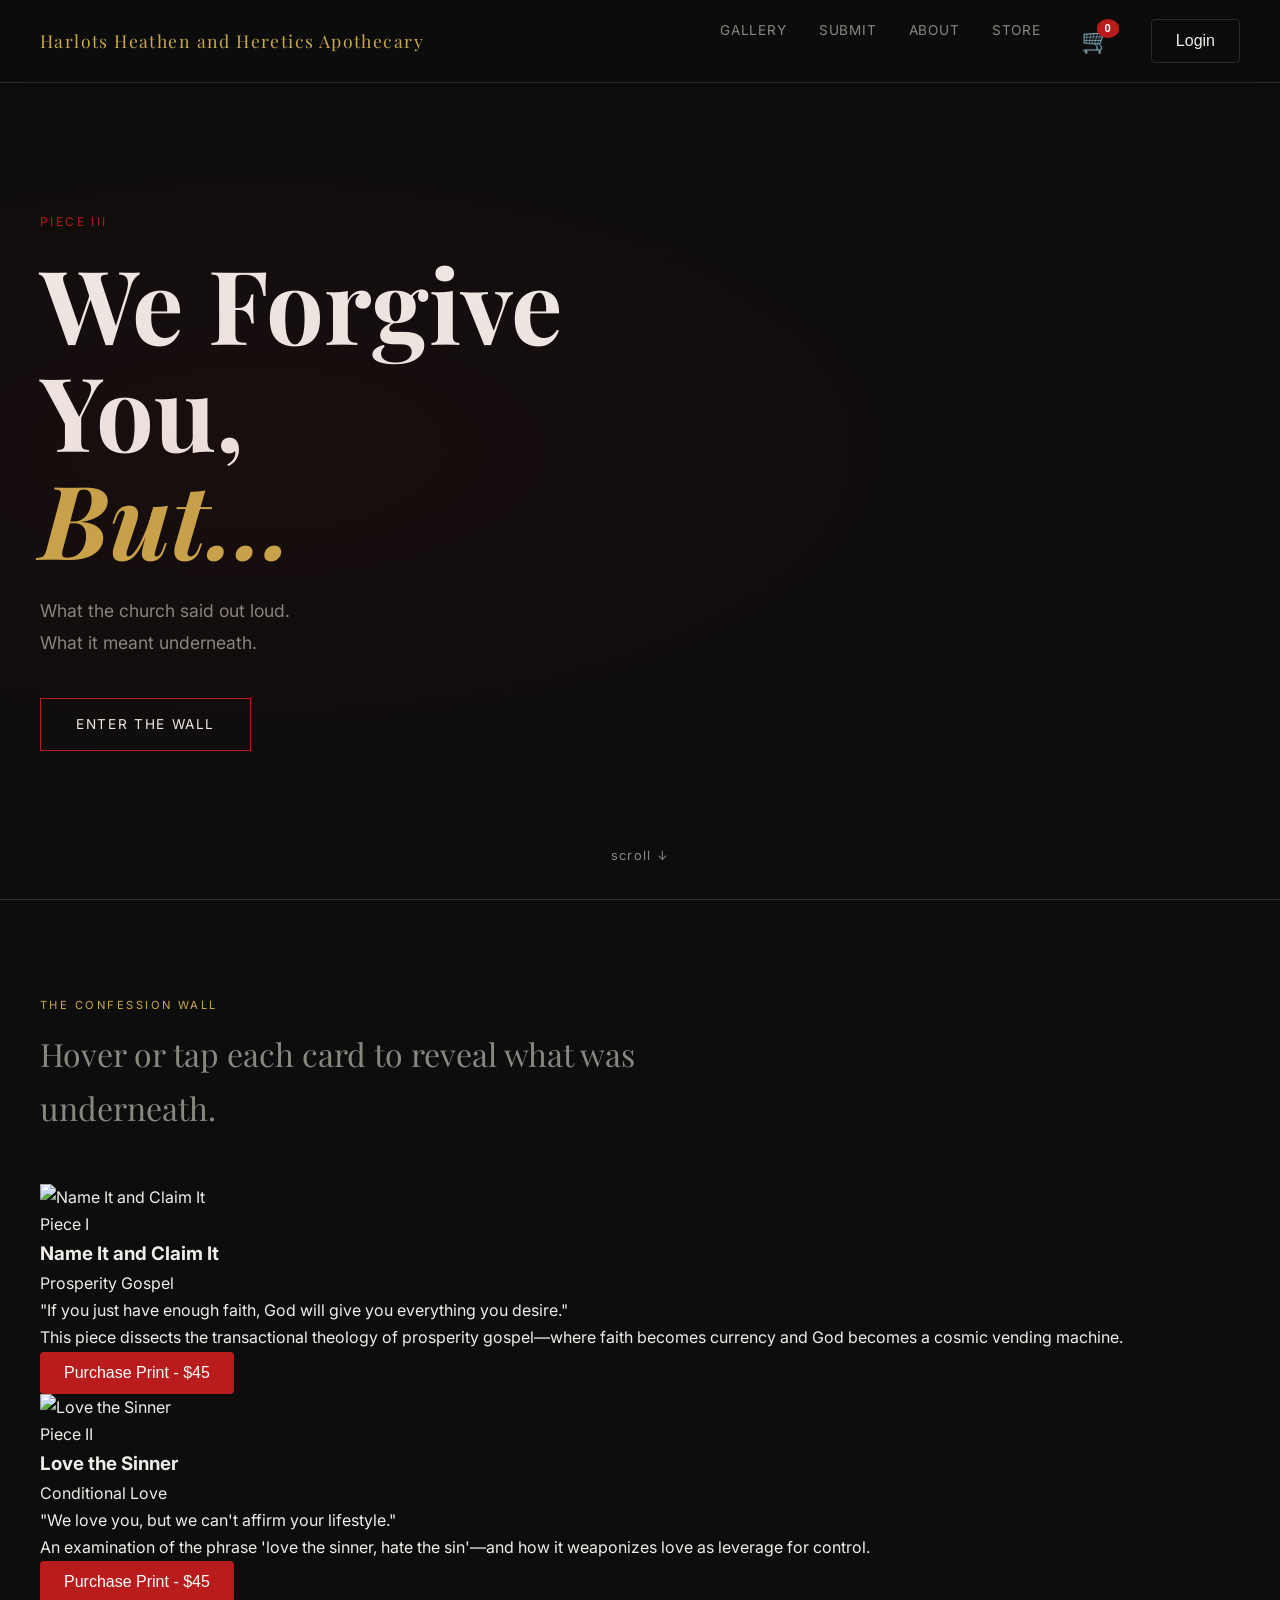
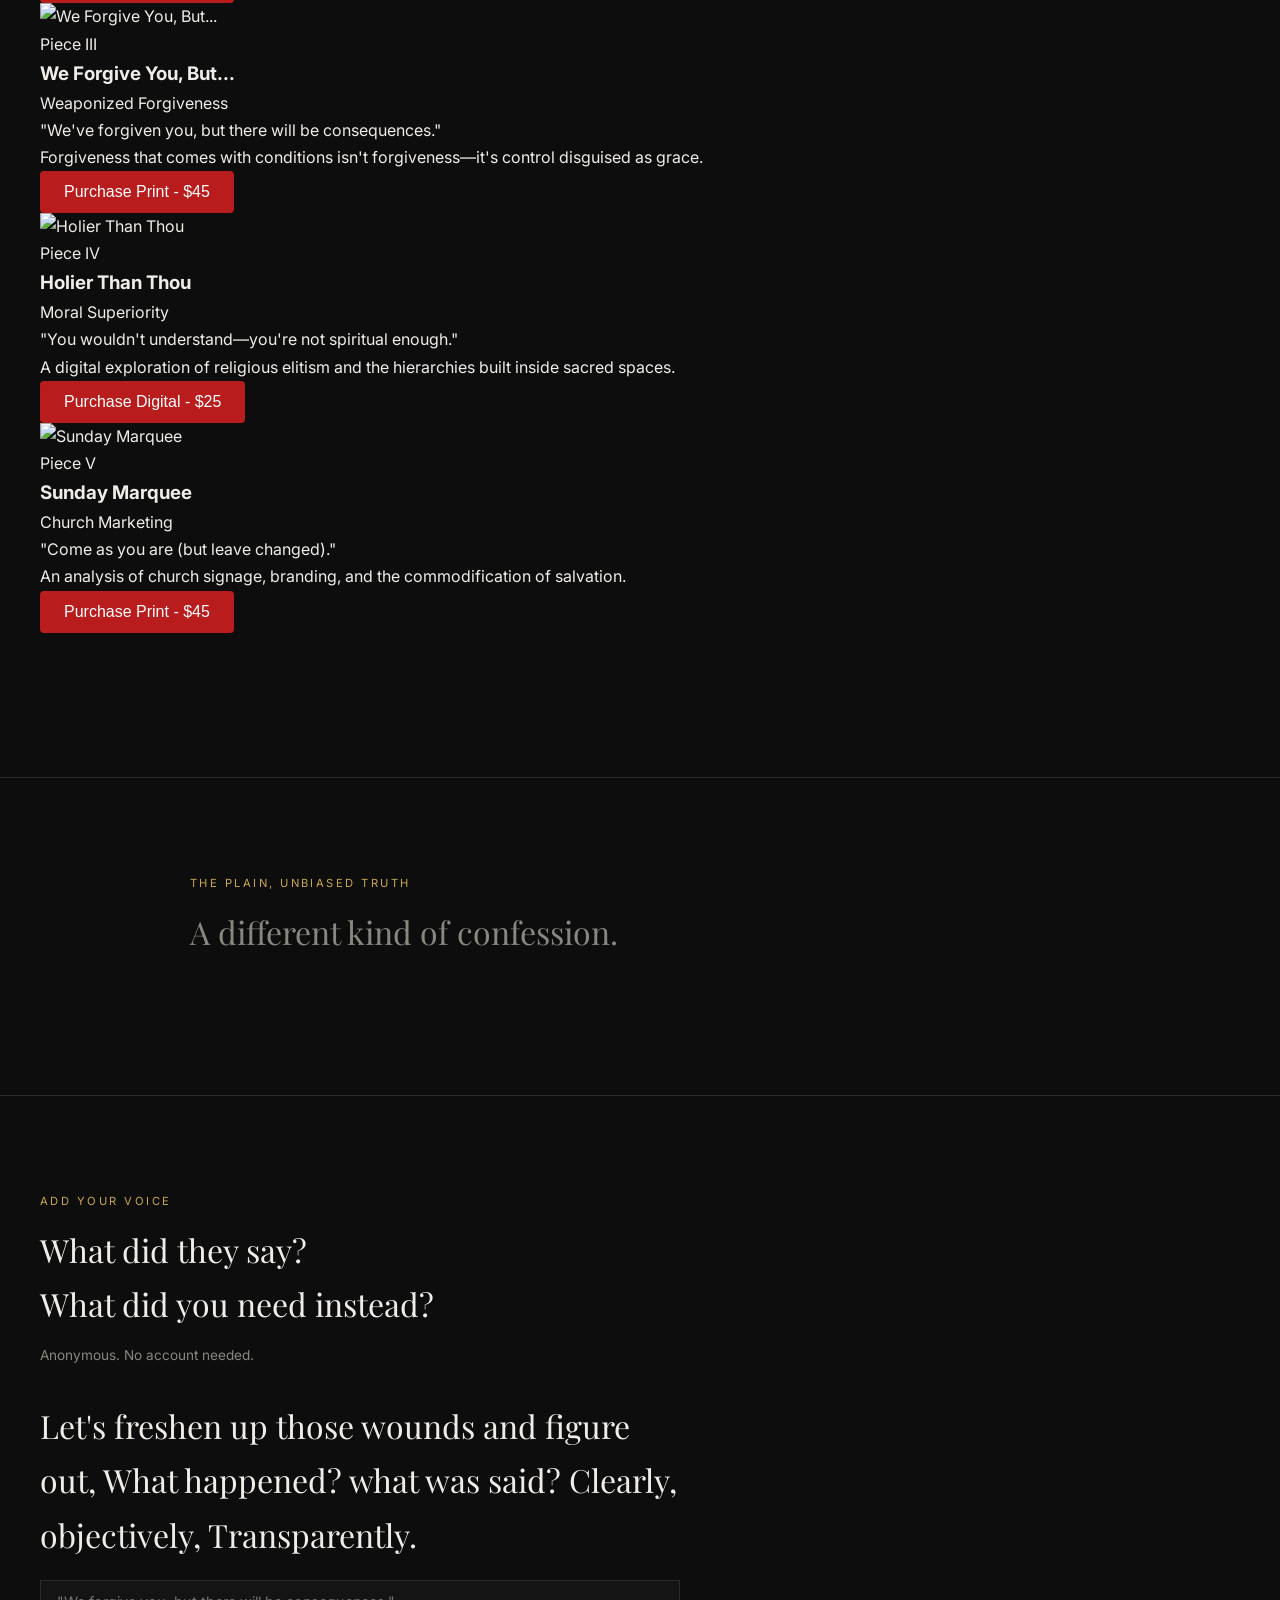
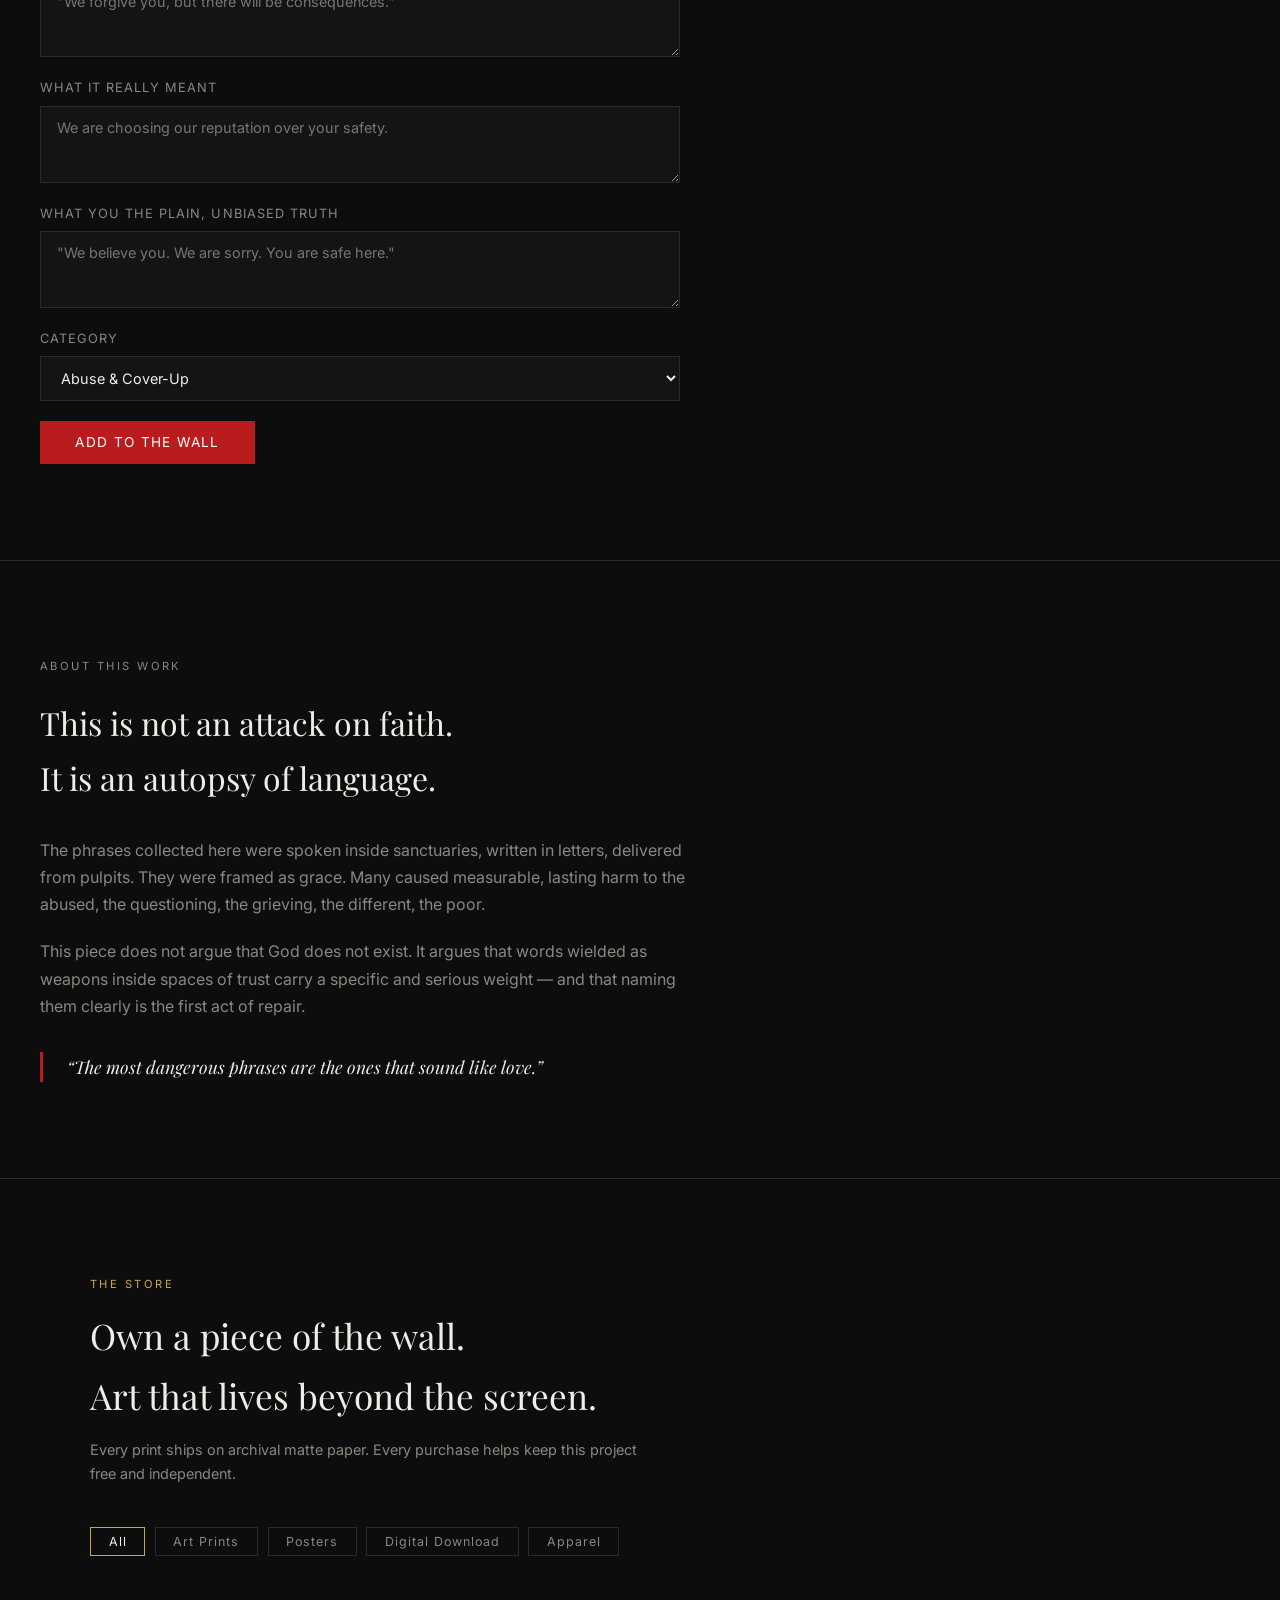
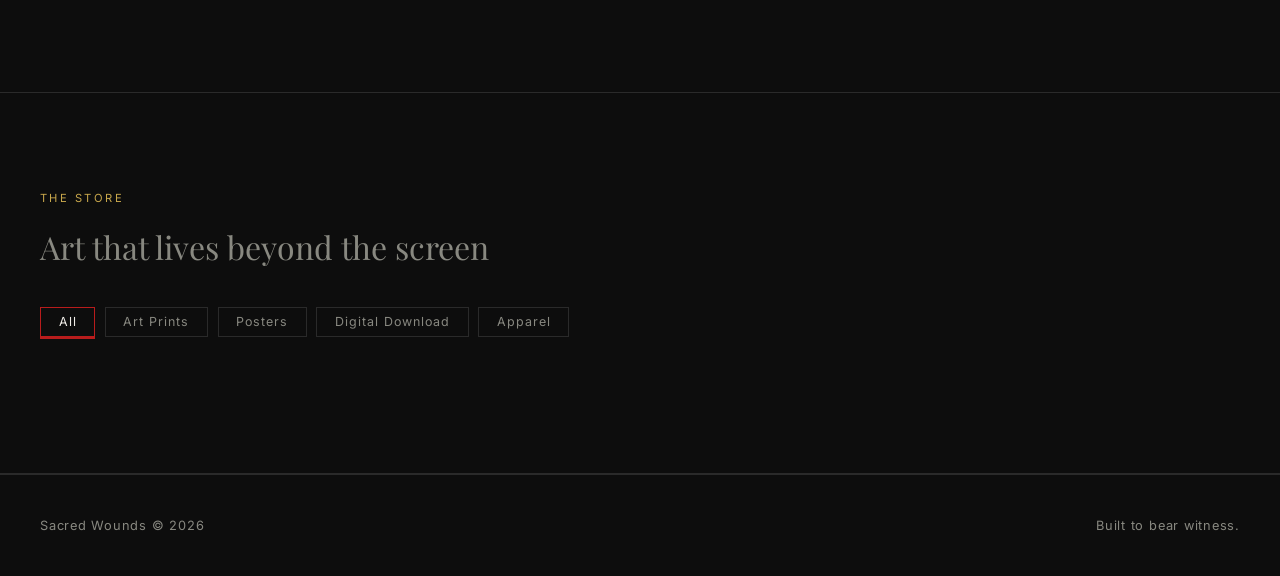
==== index.html @ cde3cc32 "Remove filter buttons from confession wall Removed filter buttons for different categories from the " ====
<!DOCTYPE html>
<html lang="en">
<head>
<meta charset="UTF-8"/>
<meta name="viewport" content="width=device-width, initial-scale=1.0"/>
<titleHeretics Wholesome Snake Oil Stand</title>
<link rel="preconnect" href="https://fonts.googleapis.com"/>
<link href="https://fonts.googleapis.com/css2?family=Playfair+Display:ital,wght@0,400;0,700;1,400&family=Inter:wght@300;400;500&display=swap" rel="stylesheet"/>
<link rel="stylesheet" href="style.css"/>
    <script src="https://js.stripe.com/v3/"></script>
</head>
<body>
<nav class="nav">
  <span class="nav-brand">Harlots Heathen and Heretics Apothecary</span>
  <div class="nav-links">
    <a href="#gallery">Gallery</a>
    <a href="#submit">Submit</a>
    <a href="#about">About</a>
      <a href="#store">Store</a>
          <button class="cart-icon" onclick="openCart()" aria-label="Shopping cart">
        🛒 <span id="cart-count" class="cart-badge">0</span>
      </button>
      <button id="login-btn" class="btn-secondary" onclick="openLoginModal()">Login</button>
      <div id="user-info" style="display: none;"></div>
  </div>
</nav>

<section class="hero">
  <div class="hero-inner">
    <p class="eyebrow">Piece III</p>
    <h1>We Forgive You,<br/><em>But&hellip;</em></h1>
    <p class="hero-sub">What the church said out loud.<br/>What it meant underneath.</p>
    <a href="#gallery" class="cta-btn">Enter the Wall</a>
  </div>
  <div class="scroll-hint">scroll &darr;</div>
</section>

<section class="gallery" id="gallery">
  <div class="section-header">
    <p class="label">The Confession Wall</p>
    <h2>Hover or tap each card to reveal what was underneath.</h2>
  </div>
    
      <!-- Gallery Artwork Pieces -->
      <div class="artworks-grid">
        <!-- Piece 1: Name It and Claim It -->
            </div>

    <!-- Confession Wall Cards Grid -->
    <div class="card-grid"></div>

    <!-- Gallery Artwork Pieces -->
        <article class="artwork-piece" id="piece-name-it">
          <div class="artwork-image">
            <img src="https://via.placeholder.com/800x1000/8b0000/ffffff?text=Name+It+and+Claim+It" alt="Name It and Claim It" />
          </div>
          <div class="artwork-info">
            <span class="artwork-label">Piece I</span>
            <h3>Name It and Claim It</h3>
            <p class="artwork-theme">Prosperity Gospel</p>
            <blockquote>
              "If you just have enough faith, God will give you everything you desire."
            </blockquote>
            <p class="artwork-description">This piece dissects the transactional theology of prosperity gospel—where faith becomes currency and God becomes a cosmic vending machine.</p>
            <button class="btn-primary" onclick="openProductModal(1)">Purchase Print - $45</button>
          </div>
        </article>

        <!-- Piece 2: Love the Sinner -->
        <article class="artwork-piece" id="piece-love-sinner">
          <div class="artwork-image">
            <img src="https://via.placeholder.com/800x1000/4a0e4e/ffffff?text=Love+the+Sinner" alt="Love the Sinner" />
          </div>
          <div class="artwork-info">
            <span class="artwork-label">Piece II</span>
            <h3>Love the Sinner</h3>
            <p class="artwork-theme">Conditional Love</p>
            <blockquote>
              "We love you, but we can't affirm your lifestyle."
            </blockquote>
            <p class="artwork-description">An examination of the phrase 'love the sinner, hate the sin'—and how it weaponizes love as leverage for control.</p>
            <button class="btn-primary" onclick="openProductModal(2)">Purchase Print - $45</button>
          </div>
        </article>

        <!-- Piece 3: We Forgive You, But... -->
        <article class="artwork-piece" id="piece-forgive">
          <div class="artwork-image">
            <img src="https://via.placeholder.com/800x1000/1a472a/ffffff?text=We+Forgive+You+But" alt="We Forgive You, But..." />
          </div>
          <div class="artwork-info">
            <span class="artwork-label">Piece III</span>
            <h3>We Forgive You, But...</h3>
            <p class="artwork-theme">Weaponized Forgiveness</p>
            <blockquote>
              "We've forgiven you, but there will be consequences."
            </blockquote>
            <p class="artwork-description">Forgiveness that comes with conditions isn't forgiveness—it's control disguised as grace.</p>
            <button class="btn-primary" onclick="openProductModal(3)">Purchase Print - $45</button>
          </div>
        </article>

        <!-- Piece 4: Holier Than Thou -->
        <article class="artwork-piece" id="piece-holier">
          <div class="artwork-image">
            <img src="https://via.placeholder.com/800x1000/0f4c75/ffffff?text=Holier+Than+Thou" alt="Holier Than Thou" />
          </div>
          <div class="artwork-info">
            <span class="artwork-label">Piece IV</span>
            <h3>Holier Than Thou</h3>
            <p class="artwork-theme">Moral Superiority</p>
            <blockquote>
              "You wouldn't understand—you're not spiritual enough."
            </blockquote>
            <p class="artwork-description">A digital exploration of religious elitism and the hierarchies built inside sacred spaces.</p>
            <button class="btn-primary" onclick="openProductModal(4)">Purchase Digital - $25</button>
          </div>
        </article>

        <!-- Piece 5: Sunday Marquee -->
        <article class="artwork-piece" id="piece-marquee">
          <div class="artwork-image">
            <img src="https://via.placeholder.com/800x1000/c24914/ffffff?text=Sunday+Marquee" alt="Sunday Marquee" />
          </div>
          <div class="artwork-info">
            <span class="artwork-label">Piece V</span>
            <h3>Sunday Marquee</h3>
            <p class="artwork-theme">Church Marketing</p>
            <blockquote>
              "Come as you are (but leave changed)."
            </blockquote>
            <p class="artwork-description">An analysis of church signage, branding, and the commodification of salvation.</p>
            <button class="btn-primary" onclick="openProductModal(5)">Purchase Print - $45</button>
          </div>
        </article>
      </div>

  </div>
  <div class="card-grid" id="cardGrid"></div>
</section>

<section class="needed" id="needed">
  <div class="needed-inner">
      <p class="label">The Plain, Unbiased Truth</p>    <h2>A different kind of confession.</h2>
    <div class="needed-grid" id="neededGrid"></div>
  </div>
</section>

<section class="submit" id="submit">
  <div class="submit-inner">
    <p class="label">Add Your Voice</p>
    <h2>What did they say?<br/>What did you need instead?</h2>
    <p class="submit-note">Anonymous. No account needed.</p>
    <form id="submitForm">
      <div class="fg">
<h2>Let's freshen up those wounds and figure out, What happened? what was said? Clearly, objectively, Transparently.</h2>        <textarea name="theySaid" rows="3" placeholder="&quot;We forgive you, but there will be consequences.&quot;"></textarea>
      </div>
      <div class="fg">
        <label>What it really meant</label>
        <textarea name="theyMeant" rows="3" placeholder="We are choosing our reputation over your safety."></textarea>
      </div>
      <div class="fg">
        <label>What you The Plain, Unbiased Truth</label>
        <textarea name="needed" rows="3" placeholder="&quot;We believe you. We are sorry. You are safe here.&quot;"></textarea>
      </div>
      <div class="fg">
        <label>Category</label>
        <select name="category">
          <option value="abuse">Abuse &amp; Cover-Up</option>
          <option value="exclusion">Exclusion</option>
          <option value="shame">Shame &amp; Purity</option>
          <option value="doubt">Doubt &amp; Questions</option>
          <option value="money">Money &amp; Power</option>
        </select>
      </div>
      <button type="submit" class="submit-btn">Add to the Wall</button>
    </form>
    <p class="form-success" id="formSuccess">Your voice has been added. Thank you.</p>
  </div>
</section>

<section class="about" id="about">
  <div class="about-inner">
    <p class="label">About This Work</p>
    <h2>This is not an attack on faith.<br/>It is an autopsy of language.</h2>
    <p>The phrases collected here were spoken inside sanctuaries, written in letters, delivered from pulpits. They were framed as grace. Many caused measurable, lasting harm to the abused, the questioning, the grieving, the different, the poor.</p>
    <p>This piece does not argue that God does not exist. It argues that words wielded as weapons inside spaces of trust carry a specific and serious weight &mdash; and that naming them clearly is the first act of repair.</p>
    <blockquote>&#8220;The most dangerous phrases are the ones that sound like love.&#8221;</blockquote>
  </div>
</section>

<section class="store" id="store">
  <div class="store-inner">
    <p class="label">The Store</p>
    <h2>Own a piece of the wall.<br/>Art that lives beyond the screen.</h2>
    <p class="store-sub">Every print ships on archival matte paper. Every purchase helps keep this project free and independent.</p>
    <div class="store-filters">
      <button class="store-filter active" data-type="all">All</button>
      <button class="store-filter" data-type="print">Art Prints</button>
      <button class="store-filter" data-type="poster">Posters</button>
      <button class="store-filter" data-type="digital">Digital Download</button>
      <button class="store-filter" data-type="apparel">Apparel</button>
    </div>
      <div class="store-grid" id="store-grid"></div>    <div class="store-modal" id="storeModal">
      <div class="modal-inner">
        <button class="modal-close" id="modalClose">&times;</button>
        <div class="modal-img-wrap"><div class="modal-img" id="modalImg"></div></div>
        <div class="modal-info">
          <p class="modal-category" id="modalCat"></p>
          <h3 class="modal-title" id="modalTitle"></h3>
          <p class="modal-desc" id="modalDesc"></p>
          <p class="modal-size" id="modalSize"></p>
          <p class="modal-price" id="modalPrice"></p>
          <button class="modal-buy" id="modalBuy">Add to Cart &rarr;</button>
          <p class="modal-note">Checkout via email &mdash; <a href="mailto:sacredwoundsart@gmail.com">sacredwoundsart@gmail.com</a></p>
        </div>
      </div>
    </div>
    <div class="cart-bar" id="cartBar">
      <span id="cartCount">0 items in cart</span>
      <button class="cart-checkout" id="cartCheckout">Checkout via Email &rarr;</button>
    </div>
  </div>
  
  <!-- Product Modal -->
  <div class="modal" id="product-modal">
    <div class="modal-content">
      <button class="modal-close" onclick="closeModal('product-modal')">&times;</button>
      <div class="modal-body"></div>
    </div>
  </div>

  <!-- Cart Modal -->
  <div class="modal" id="cart-modal">
    <div class="modal-content">
      <button class="modal-close" onclick="closeModal('cart-modal')">&times;</button>
      <h2>Your Cart</h2>
      <div id="cart-items"></div>
      <div class="cart-total">
        <strong>Total: <span id="cart-total">$0.00</span></strong>
      </div>
      <button class="btn-primary" onclick="checkout()">Checkout</button>
    </div>
  </div>

  <!-- Login Modal -->
  <div class="modal" id="login-modal">
    <div class="modal-content">
      <button class="modal-close" onclick="closeModal('login-modal')">&times;</button>
      <h2>Sign In</h2>
      <p>Please sign in to complete your purchase</p>
      <button class="btn-google" onclick="loginWithGoogle()">
        <svg width="18" height="18" xmlns="http://www.w3.org/2000/svg"><g fill="none" fill-rule="evenodd"><path d="M17.6 9.2l-.1-1.8H9v3.4h4.8C13.6 12 13 13 12 13.6v2.2h3a8.8 8.8 0 0 0 2.6-6.6z" fill="#4285F4" fill-rule="nonzero"/><path d="M9 18c2.4 0 4.5-.8 6-2.2l-3-2.2a5.4 5.4 0 0 1-8-2.9H1V13a9 9 0 0 0 8 5z" fill="#34A853" fill-rule="nonzero"/><path d="M4 10.7a5.4 5.4 0 0 1 0-3.4V5H1a9 9 0 0 0 0 8l3-2.3z" fill="#FBBC05" fill-rule="nonzero"/><path d="M9 3.6c1.3 0 2.5.4 3.4 1.3L15 2.3A9 9 0 0 0 1 5l3 2.4a5.4 5.4 0 0 1 5-3.7z" fill="#EA4335" fill-rule="nonzero"/></g></svg>
        Sign in with Google
      </button>
    </div>
  </div>
</section>

          <!-- Store Section -->
  <section class="store" id="store">
    <div class="section-header">
      <p class="label">The Store</p>
      <h2>Art that lives beyond the screen</h2>
    </div>

    <div class="filter-row">
      <button class="filter active" onclick="filterStore('all')">All</button>
      <button class="filter" onclick="filterStore('print')">Art Prints</button>
      <button class="filter" onclick="filterStore('poster')">Posters</button>
      <button class="filter" onclick="filterStore('digital')">Digital Download</button>
      <button class="filter" onclick="filterStore('apparel')">Apparel</button>
    </div>

    <div id="store-grid" class="store-grid">
      <!-- Products will be rendered here by JavaScript -->
    </div>
  </section>

<footer class="footer">
  <span>Sacred Wounds &copy; 2026</span>
  <span>Built to bear witness.</span>
</footer>

<script src="script.js"></script>
</body>
    <!-- Stripe.js (for future payment integration) -->
  <script src="https://js.stripe.com/v3/"></script>
</html>
---- style.css ----
*,*::before,*::after{box-sizing:border-box;margin:0;padding:0}
:root{
--bg:#0D0D0D;--bg2:#141414;--bg3:#1A1A1A;
--border:#2A2A2A;--text:#F0EDE8;--muted:#888880;
--red:#B81C1C;--gold:#C9A84C;--cobalt:#1E3A8A;
--fh:'Playfair Display',Georgia,serif;
--fb:'Inter',system-ui,sans-serif;
}
html{scroll-behavior:smooth}
body{background:var(--bg);color:var(--text);font-family:var(--fb);font-size:16px;line-height:1.7;overflow-x:hidden}

.nav{position:fixed;top:0;left:0;right:0;z-index:100;display:flex;justify-content:space-between;align-items:center;padding:1.2rem 2.5rem;background:rgba(13,13,13,0.92);backdrop-filter:blur(12px);border-bottom:1px solid var(--border)}
.nav-brand{font-family:var(--fh);font-size:1.1rem;letter-spacing:.08em;color:var(--gold)}
.nav-links{display:flex;gap:2rem}
.nav-links a{color:var(--muted);text-decoration:none;font-size:.85rem;letter-spacing:.06em;text-transform:uppercase;transition:color .2s}
.nav-links a:hover{color:var(--text)}

.hero{min-height:100vh;display:flex;flex-direction:column;justify-content:center;padding:8rem 2.5rem 4rem;position:relative;border-bottom:1px solid var(--border)}
.hero::before{content:'';position:absolute;inset:0;background:radial-gradient(ellipse at 20% 50%,rgba(184,28,28,.07) 0%,transparent 60%);pointer-events:none}
.hero-inner{max-width:720px}
.eyebrow{font-size:.75rem;letter-spacing:.2em;text-transform:uppercase;color:var(--red);margin-bottom:1rem}
.hero h1{font-family:var(--fh);font-size:clamp(3rem,8vw,7rem);line-height:1.05;font-weight:700;margin-bottom:1.5rem}
.hero h1 em{color:var(--gold);font-style:italic}
.hero-sub{color:var(--muted);font-size:1.1rem;margin-bottom:2.5rem;line-height:1.8}
.cta-btn{display:inline-block;padding:.85rem 2.2rem;border:1px solid var(--red);color:var(--text);text-decoration:none;font-size:.85rem;letter-spacing:.12em;text-transform:uppercase;transition:background .25s,color .25s}
.cta-btn:hover{background:var(--red);color:#fff}
.scroll-hint{position:absolute;bottom:2rem;left:50%;transform:translateX(-50%);color:var(--muted);font-size:.8rem;letter-spacing:.1em;animation:float 2.5s ease-in-out infinite}
@keyframes float{0%,100%{transform:translateX(-50%) translateY(0)}50%{transform:translateX(-50%) translateY(-6px)}}

.label{font-size:.7rem;letter-spacing:.22em;text-transform:uppercase;color:var(--gold);margin-bottom:.75rem}

.gallery{padding:6rem 2.5rem;border-bottom:1px solid var(--border)}
.section-header{max-width:600px;margin-bottom:2rem}
.section-header h2{font-family:var(--fh);font-size:clamp(1.4rem,3vw,2rem);font-weight:400;color:var(--muted)}

.filter-row{display:flex;flex-wrap:wrap;gap:.6rem;margin-bottom:2.5rem}
.filter{padding:.4rem 1.1rem;background:transparent;border:1px solid var(--border);color:var(--muted);font-family:var(--fb);font-size:.78rem;letter-spacing:.08em;cursor:pointer;transition:all .2s}
.filter:hover,.filter.active{border-color:var(--red);color:var(--text)}

.card-grid{display:grid;grid-template-columns:repeat(auto-fill,minmax(280px,1fr));gap:1.5rem}
.flip-card{height:260px;perspective:1000px;cursor:pointer}
.flip-card-inner{position:relative;width:100%;height:100%;transform-style:preserve-3d;transition:transform .6s cubic-bezier(.23,1,.32,1)}
.flip-card:hover .flip-card-inner,.flip-card.flipped .flip-card-inner{transform:rotateY(180deg)}
.flip-front,.flip-back{position:absolute;inset:0;padding:2rem;backface-visibility:hidden;display:flex;flex-direction:column;justify-content:space-between}
.flip-front{background:var(--bg2);border:1px solid var(--border);border-left:3px solid var(--gold)}
.flip-back{background:var(--bg3);border:1px solid var(--border);border-left:3px solid var(--red);transform:rotateY(180deg)}
.card-tag{font-size:.65rem;letter-spacing:.15em;text-transform:uppercase;color:var(--muted)}
.card-quote{font-family:var(--fh);font-size:1rem;line-height:1.5;color:var(--text);font-style:italic}
.card-hint{font-size:.7rem;color:var(--muted);letter-spacing:.06em}
.card-back-label{font-size:.65rem;letter-spacing:.15em;text-transform:uppercase;color:var(--red)}
.card-back-text{font-size:.92rem;color:var(--text)}
.card-back-story{font-size:.78rem;color:var(--muted);line-height:1.6}

.needed{padding:6rem 2.5rem;border-bottom:1px solid var(--border)}
.needed-inner{max-width:900px;margin:0 auto}
.needed-inner h2{font-family:var(--fh);font-size:clamp(1.4rem,3vw,2rem);font-weight:400;margin-bottom:2.5rem;color:var(--muted)}
.needed-grid{display:grid;grid-template-columns:repeat(auto-fill,minmax(260px,1fr));gap:1rem}
.needed-card{padding:1.5rem 1.8rem;background:var(--bg2);border:1px solid var(--border);border-left:3px solid var(--cobalt)}
.needed-card p{font-family:var(--fh);font-size:.95rem;font-style:italic;line-height:1.6;color:var(--text)}

.submit{padding:6rem 2.5rem;border-bottom:1px solid var(--border)}
.submit-inner{max-width:640px}
.submit-inner h2{font-family:var(--fh);font-size:clamp(1.4rem,3vw,2rem);font-weight:400;margin-bottom:.75rem}
.submit-note{color:var(--muted);font-size:.85rem;margin-bottom:2rem}
.fg{display:flex;flex-direction:column;gap:.4rem;margin-bottom:1.25rem}
.fg label{font-size:.8rem;letter-spacing:.08em;text-transform:uppercase;color:var(--muted)}
.fg textarea,.fg select{background:var(--bg2);border:1px solid var(--border);color:var(--text);font-family:var(--fb);font-size:.9rem;padding:.75rem 1rem;resize:vertical;outline:none;transition:border-color .2s}
.fg textarea:focus,.fg select:focus{border-color:var(--red)}
.fg select{cursor:pointer}
.submit-btn{padding:.85rem 2.2rem;background:var(--red);border:none;color:#fff;font-family:var(--fb);font-size:.85rem;letter-spacing:.1em;text-transform:uppercase;cursor:pointer;transition:opacity .2s}
.submit-btn:hover{opacity:.85}
.form-success{display:none;margin-top:1rem;color:var(--gold);font-size:.9rem}

.about{padding:6rem 2.5rem;border-bottom:1px solid var(--border)}
.about-inner{max-width:660px}
.about-inner h2{font-family:var(--fh);font-size:clamp(1.4rem,3vw,2rem);font-weight:400;margin-bottom:2rem}
.about-inner p{color:var(--muted);margin-bottom:1.25rem}
.about-inner blockquote{border-left:3px solid var(--red);padding-left:1.5rem;font-family:var(--fh);font-size:1.1rem;font-style:italic;color:var(--text);margin-top:2rem}

.footer{padding:2rem 2.5rem;display:flex;justify-content:space-between;border-top:1px solid var(--border);color:var(--muted);font-size:.8rem;letter-spacing:.06em}

@media(max-width:640px){
.nav{padding:1rem 1.25rem}
.nav-links{gap:1rem}
.hero,.gallery,.needed,.submit,.about{padding:5rem 1.25rem}
}


/* ── SCROLL FADE-IN ── */
.fade-in{opacity:0;transform:translateY(24px);transition:opacity .7s ease,transform .7s ease}
.fade-in.visible{opacity:1;transform:translateY(0)}

/* ── HERO GLOW PULSE ── */
@keyframes pulse-glow{0%,100%{box-shadow:0 0 0px rgba(184,28,28,0)}50%{box-shadow:0 0 80px rgba(184,28,28,0.12)}}
.hero{animation:pulse-glow 5s ease-in-out infinite}

/* ── CARD HOVER LIFT ── */
.flip-card:hover{transform:translateY(-4px);transition:transform .3s ease}

/* ── FOOTER UPGRADE ── */
.footer{padding:2.5rem 2.5rem;display:flex;justify-content:space-between;align-items:center;border-top:1px solid var(--border);color:var(--muted);font-size:.8rem;letter-spacing:.06em;flex-wrap:wrap;gap:1rem}
.footer a{color:var(--gold);text-decoration:none;transition:opacity .2s}
.footer a:hover{opacity:.75}

/* ── BLOCKQUOTE RED GLOW ── */
.about-inner blockquote{text-shadow:0 0 30px rgba(184,28,28,0.15)}

/* ── FILTER BUTTON ACTIVE UNDERLINE ── */
.filter.active{border-color:var(--red);color:var(--text);box-shadow:0 2px 0 var(--red)}

/* ── STORE SECTION ── */
.store{padding:6rem 2.5rem;border-bottom:1px solid var(--border)}
.store-inner{max-width:1100px;margin:0 auto}
.store-inner h2{font-family:var(--fh);font-size:clamp(1.4rem,3vw,2.2rem);font-weight:400;margin-bottom:.75rem}
.store-sub{color:var(--muted);font-size:.9rem;margin-bottom:2.5rem;max-width:560px}

.store-filters{display:flex;flex-wrap:wrap;gap:.6rem;margin-bottom:2.5rem}
.store-filter{padding:.4rem 1.1rem;background:transparent;border:1px solid var(--border);color:var(--muted);font-family:var(--fb);font-size:.78rem;letter-spacing:.08em;cursor:pointer;transition:all .2s}
.store-filter:hover,.store-filter.active{border-color:var(--gold);color:var(--text)}

.store-grid{display:grid;grid-template-columns:repeat(auto-fill,minmax(260px,1fr));gap:1.5rem}

.store-card{opacity:1;transform:none}
.store-card{background:var(--bg2);border:1px solid var(--border);cursor:pointer;transition:transform .25s,border-color .25s;overflow:hidden}
.store-card:hover{transform:translateY(-5px);border-color:var(--gold)}
.store-card-img{width:100%;aspect-ratio:4/3;display:flex;align-items:center;justify-content:center;font-size:3rem;letter-spacing:.05em}
.store-card-body{padding:1.25rem 1.5rem}
.store-card-type{font-size:.65rem;letter-spacing:.18em;text-transform:uppercase;color:var(--gold);margin-bottom:.4rem}
.store-card-title{font-family:var(--fh);font-size:1rem;font-weight:400;margin-bottom:.5rem;color:var(--text)}
.store-card-price{font-size:.9rem;color:var(--muted)}
.store-card-price span{color:var(--text);font-weight:500}

/* ── MODAL ── */
.store-modal{display:none;position:fixed;inset:0;z-index:200;background:rgba(0,0,0,.85);backdrop-filter:blur(8px);align-items:center;justify-content:center;padding:2rem}
.store-modal.open{display:flex}
.modal-inner{background:var(--bg2);border:1px solid var(--border);max-width:860px;width:100%;display:grid;grid-template-columns:1fr 1fr;gap:0;position:relative;max-height:90vh;overflow-y:auto}
.modal-close{position:absolute;top:1rem;right:1rem;background:transparent;border:none;color:var(--muted);font-size:1.5rem;cursor:pointer;z-index:10;transition:color .2s}
.modal-close:hover{color:var(--text)}
.modal-img-wrap{background:var(--bg3);display:flex;align-items:center;justify-content:center;min-height:300px}
.modal-img{font-size:5rem;text-align:center}
.modal-info{padding:2.5rem 2rem;display:flex;flex-direction:column;gap:1rem;justify-content:center}
.modal-category{font-size:.65rem;letter-spacing:.18em;text-transform:uppercase;color:var(--gold)}
.modal-title{font-family:var(--fh);font-size:1.4rem;font-weight:400;color:var(--text)}
.modal-desc{font-size:.88rem;color:var(--muted);line-height:1.7}
.modal-size{font-size:.78rem;color:var(--muted);letter-spacing:.06em}
.modal-price{font-size:1.3rem;color:var(--text);font-weight:500}
.modal-buy{padding:.85rem 2rem;background:var(--red);border:none;color:#fff;font-family:var(--fb);font-size:.85rem;letter-spacing:.1em;text-transform:uppercase;cursor:pointer;transition:opacity .2s;margin-top:.5rem}
.modal-buy:hover{opacity:.85}
.modal-note{font-size:.75rem;color:var(--muted)}
.modal-note a{color:var(--gold);text-decoration:none}

/* ── CART BAR ── */
.cart-bar{display:none;position:fixed;bottom:0;left:0;right:0;z-index:150;background:var(--bg3);border-top:1px solid var(--gold);padding:1rem 2.5rem;align-items:center;justify-content:space-between;gap:1rem;flex-wrap:wrap}
.cart-bar.visible{display:flex}
.cart-bar span{color:var(--text);font-size:.9rem}
.cart-checkout{padding:.6rem 1.6rem;background:var(--gold);border:none;color:#0D0D0D;font-family:var(--fb);font-size:.82rem;letter-spacing:.1em;text-transform:uppercase;cursor:pointer;font-weight:600;transition:opacity .2s}
.cart-checkout:hover{opacity:.85}

@media(max-width:640px){
.modal-inner{grid-template-columns:1fr}
.store{padding:5rem 1.25rem}
}

/* ── NEEDED CARD HOVER ── */
.needed-card{transition:border-color .25s,transform .25s}
.needed-card:hover{border-left-color:var(--gold);transform:translateX(4px)}

/* === CART ICON & BADGE === */
.cart-icon {
  background: none;
  border: none;
  font-size: 1.5rem;
  cursor: pointer;
  position: relative;
  padding: 0.5rem;
  transition: transform 0.2s;
}

.cart-icon:hover {
  transform: scale(1.1);
}

.cart-badge {
  position: absolute;
  top: 0;
  right: 0;
  background: var(--red);
  color: white;
  border-radius: 50%;
  padding: 0.2rem 0.5rem;
  font-size: 0.7rem;
  font-weight: bold;
}

/* === MODAL BASE === */
.modal {
  display: none;
  position: fixed;
  top: 0;
  left: 0;
  width: 100%;
  height: 100%;
  background: rgba(0, 0, 0, 0.85);
  z-index: 1000;
  justify-content: center;
  align-items: center;
  padding: 2rem;
}

.modal-content {
  background: var(--bg2);
  border: 1px solid var(--border);
  border-radius: 8px;
  max-width: 600px;
  width: 100%;
  max-height: 90vh;
  overflow-y: auto;
  position: relative;
  padding: 2rem;
}

.modal-close {
  position: absolute;
  top: 1rem;
  right: 1rem;
  background: none;
  border: none;
  font-size: 2rem;
  color: var(--text);
  cursor: pointer;
  line-height: 1;
}

.modal-close:hover {
  color: var(--red);
}

.modal-body {
  margin-top: 1rem;
}

/* === CART MODAL === */
.cart-item {
  display: flex;
  gap: 1rem;
  padding: 1rem;
  border-bottom: 1px solid var(--border);
  align-items: center;
}

.cart-item img {
  width: 80px;
  height: 100px;
  object-fit: cover;
}

.cart-item-details {
  flex: 1;
}

.cart-item-details h4 {
  margin: 0 0 0.5rem 0;
  font-size: 1rem;
}

.cart-item-details p {
  margin: 0.25rem 0;
  font-size: 0.9rem;
  color: var(--text);
}

.cart-item-price {
  font-weight: bold;
  color: var(--red);
}

.btn-remove {
  background: var(--red);
  color: white;
  border: none;
  padding: 0.5rem 1rem;
  cursor: pointer;
  border-radius: 4px;
  font-size: 0.85rem;
}

.btn-remove:hover {
  opacity: 0.85;
}

.cart-total {
  margin-top: 2rem;
  padding-top: 1rem;
  border-top: 2px solid var(--border);
  text-align: right;
  font-size: 1.2rem;
}

/* === LOGIN MODAL === */
.btn-google {
  display: flex;
  align-items: center;
  gap: 0.75rem;
  padding: 0.75rem 1.5rem;
  background: white;
  color: #444;
  border: 1px solid #ddd;
  border-radius: 4px;
  font-size: 1rem;
  font-weight: 500;
  cursor: pointer;
  width: 100%;
  justify-content: center;
  transition: box-shadow 0.2s;
}

.btn-google:hover {
  box-shadow: 0 2px 8px rgba(0, 0, 0, 0.2);
}

.btn-google svg {
  flex-shrink: 0;
}

/* === BUTTONS === */
.btn-primary, .btn-secondary {
  padding: 0.75rem 1.5rem;
  border: none;
  border-radius: 4px;
  cursor: pointer;
  font-size: 1rem;
  font-weight: 500;
  transition: all 0.2s;
}

.btn-primary {
  background: var(--red);
  color: white;
}

.btn-primary:hover {
  opacity: 0.9;
  transform: translateY(-2px);
}

.btn-secondary {
  background: transparent;
  color: var(--text);
  border: 1px solid var(--border);
}

.btn-secondary:hover {
  background: var(--bg2);
}

/* === USER INFO === */
#user-info {
  display: flex;
  gap: 1rem;
  align-items: center;
}

#user-info span {
  color: var(--text);
  font-size: 0.9rem;
}

  /* === CONFESSION WALL FLIP CARDS === */
.card-grid {
  display: grid;
  grid-template-columns: repeat(auto-fill, minmax(280px, 1fr));
  gap: 2rem;
  margin-top: 3rem;
  padding: 0 2rem;
}

.flip-card {
  height: 300px;
  perspective: 1000px;
  cursor: pointer;
}

.flip-card-inner {
  position: relative;
  width: 100%;
  height: 100%;
  transition: transform 0.6s;
  transform-style: preserve-3d;
}

.flip-card:hover .flip-card-inner,
.flip-card:focus .flip-card-inner {
  transform: rotateY(180deg);
}

.flip-card-front,
.flip-card-back {
  position: absolute;
  width: 100%;
  height: 100%;
  backface-visibility: hidden;
  border-radius: 8px;
  padding: 2rem;
  display: flex;
  flex-direction: column;
  justify-content: center;
  align-items: center;
  text-align: center;
}

.flip-card-front {
  background: linear-gradient(135deg, var(--bg2) 0%, #1a1a1a 100%);
  border: 1px solid var(--border);
}

.flip-card-back {
  background: linear-gradient(135deg, var(--red) 0%, #660000 100%);
  transform: rotateY(180deg);
  color: white;
}

.card-quote {
  font-size: 1.2rem;
  font-style: italic;
  color: var(--gold);
  line-height: 1.6;
  margin: 0;
}

.card-meaning {
  font-size: 1.1rem;
  margin: 0 0 2rem 0;
  line-height: 1.5;
}

.card-needed {
  margin-top: auto;
  padding-top: 1.5rem;
  border-top: 1px solid rgba(255, 255, 255, 0.3);
}

.needed-label {
  display: block;
  font-size: 0.8rem;
  text-transform: uppercase;
  letter-spacing: 0.1em;
  margin-bottom: 0.5rem;
  opacity: 0.8;
}

.card-needed p {
  font-size: 1rem;
  font-style: italic;
  margin: 0;
  color: var(--gold);
}

/* Mobile responsive */
@media (max-width: 768px) {
  .card-grid {
    grid-template-columns: 1fr;
    gap: 1.5rem;
    padding: 0 1rem;
  }
  
  .flip-card {
    height: 280px;
  }
  
  .card-quote {
    font-size: 1rem;
  }
  
  .card-meaning {
    font-size: 1rem;
  }
}
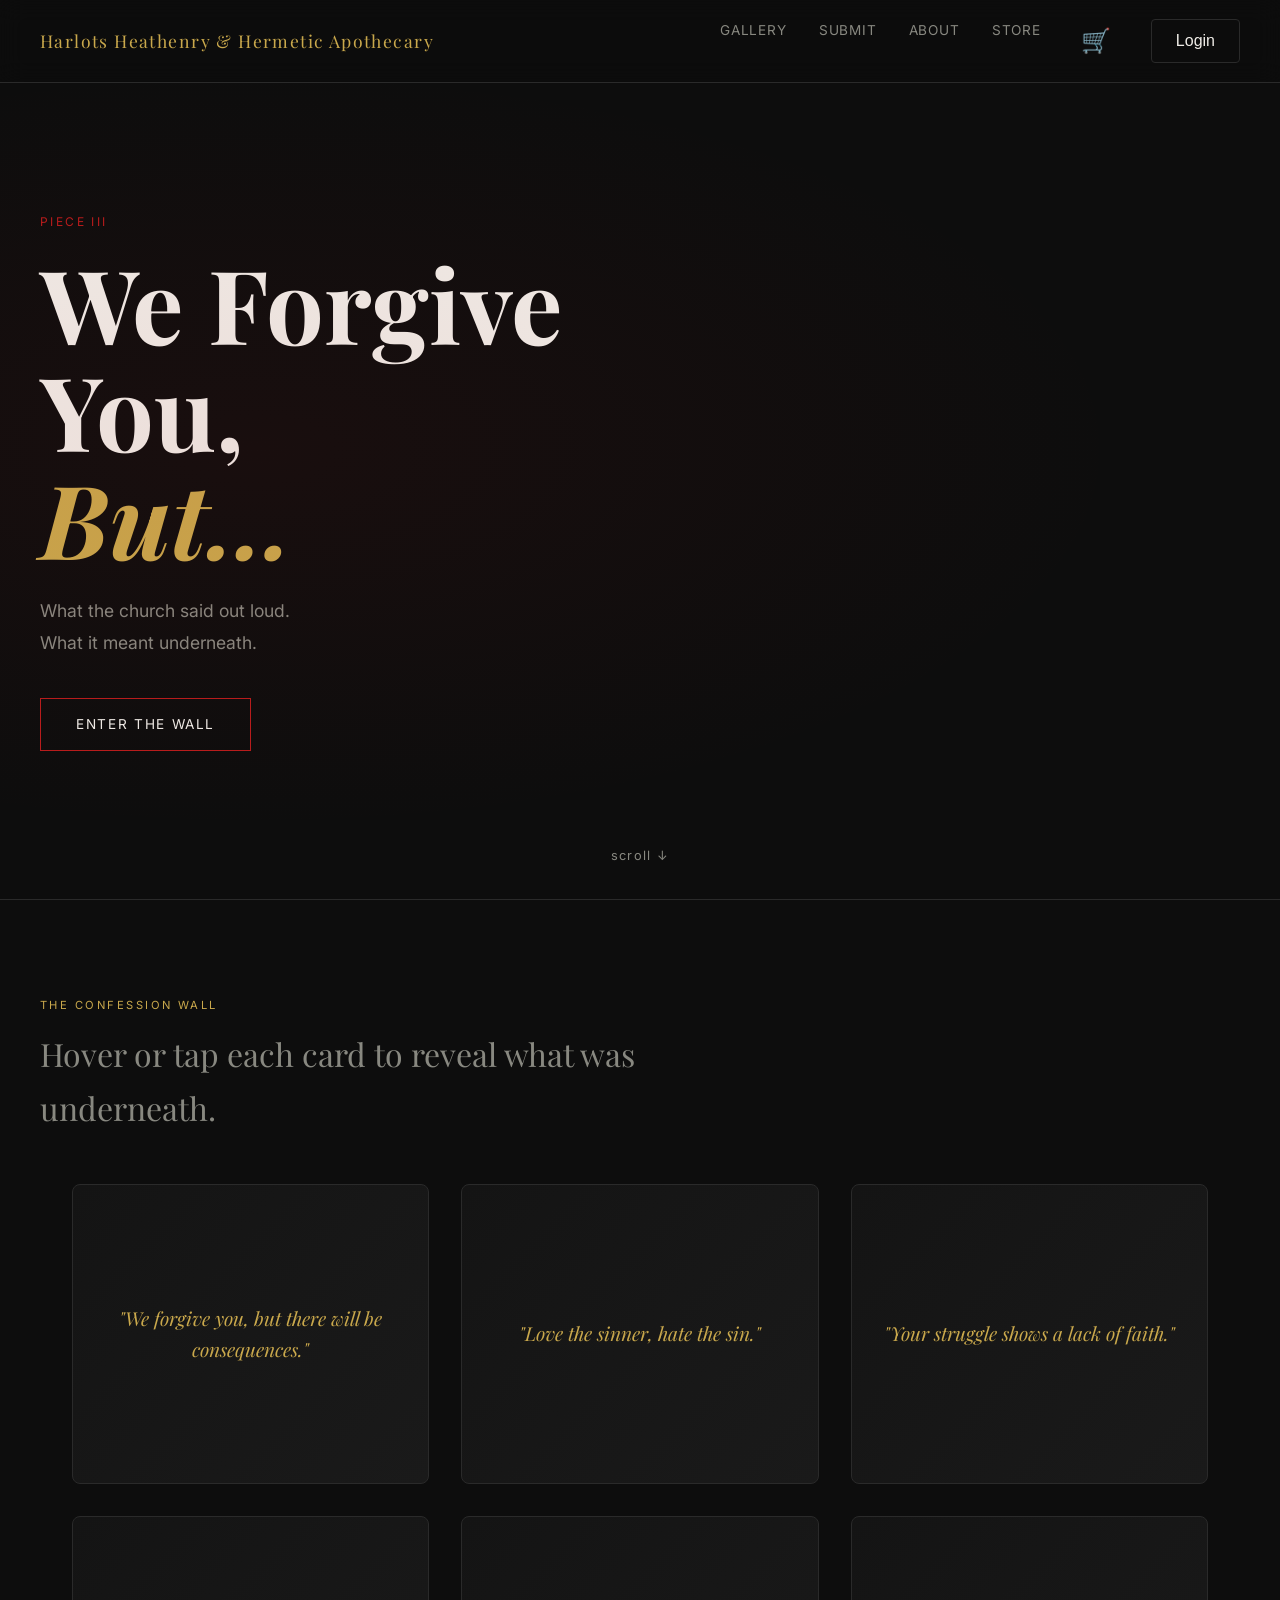
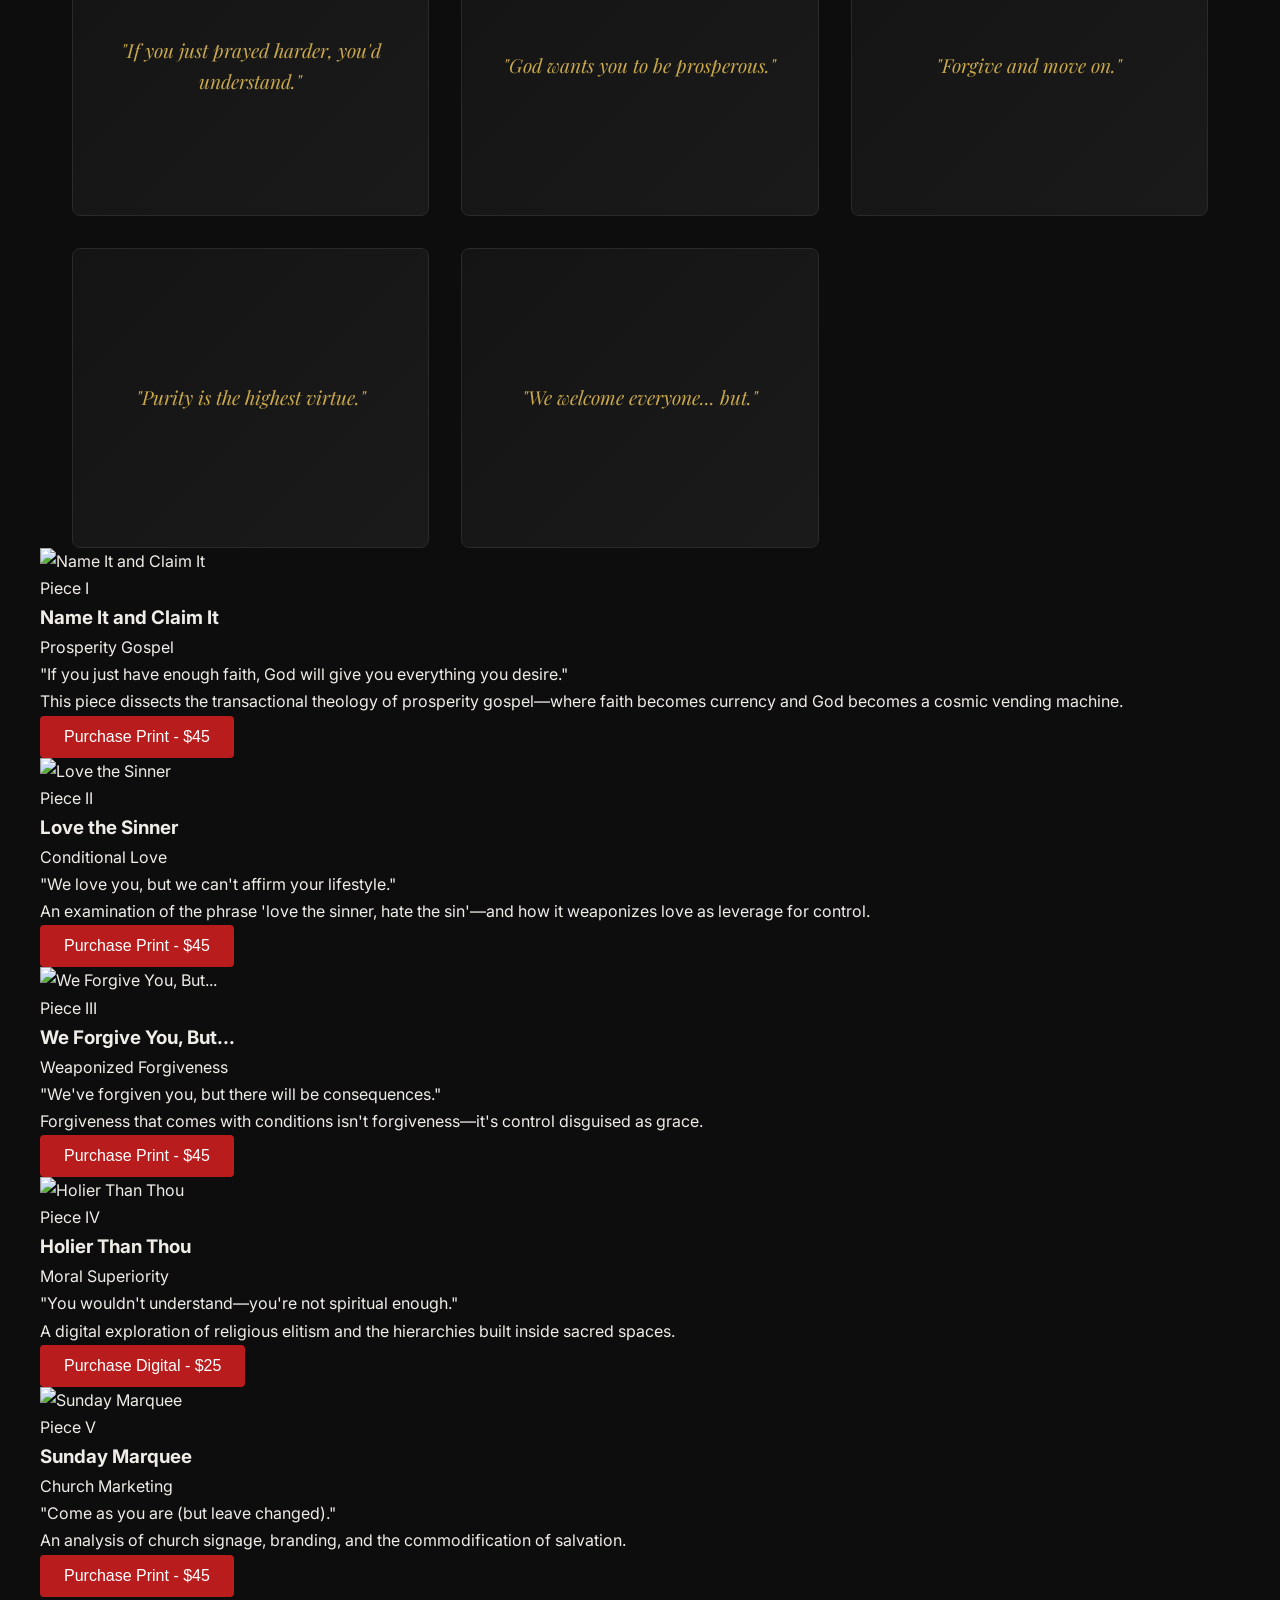
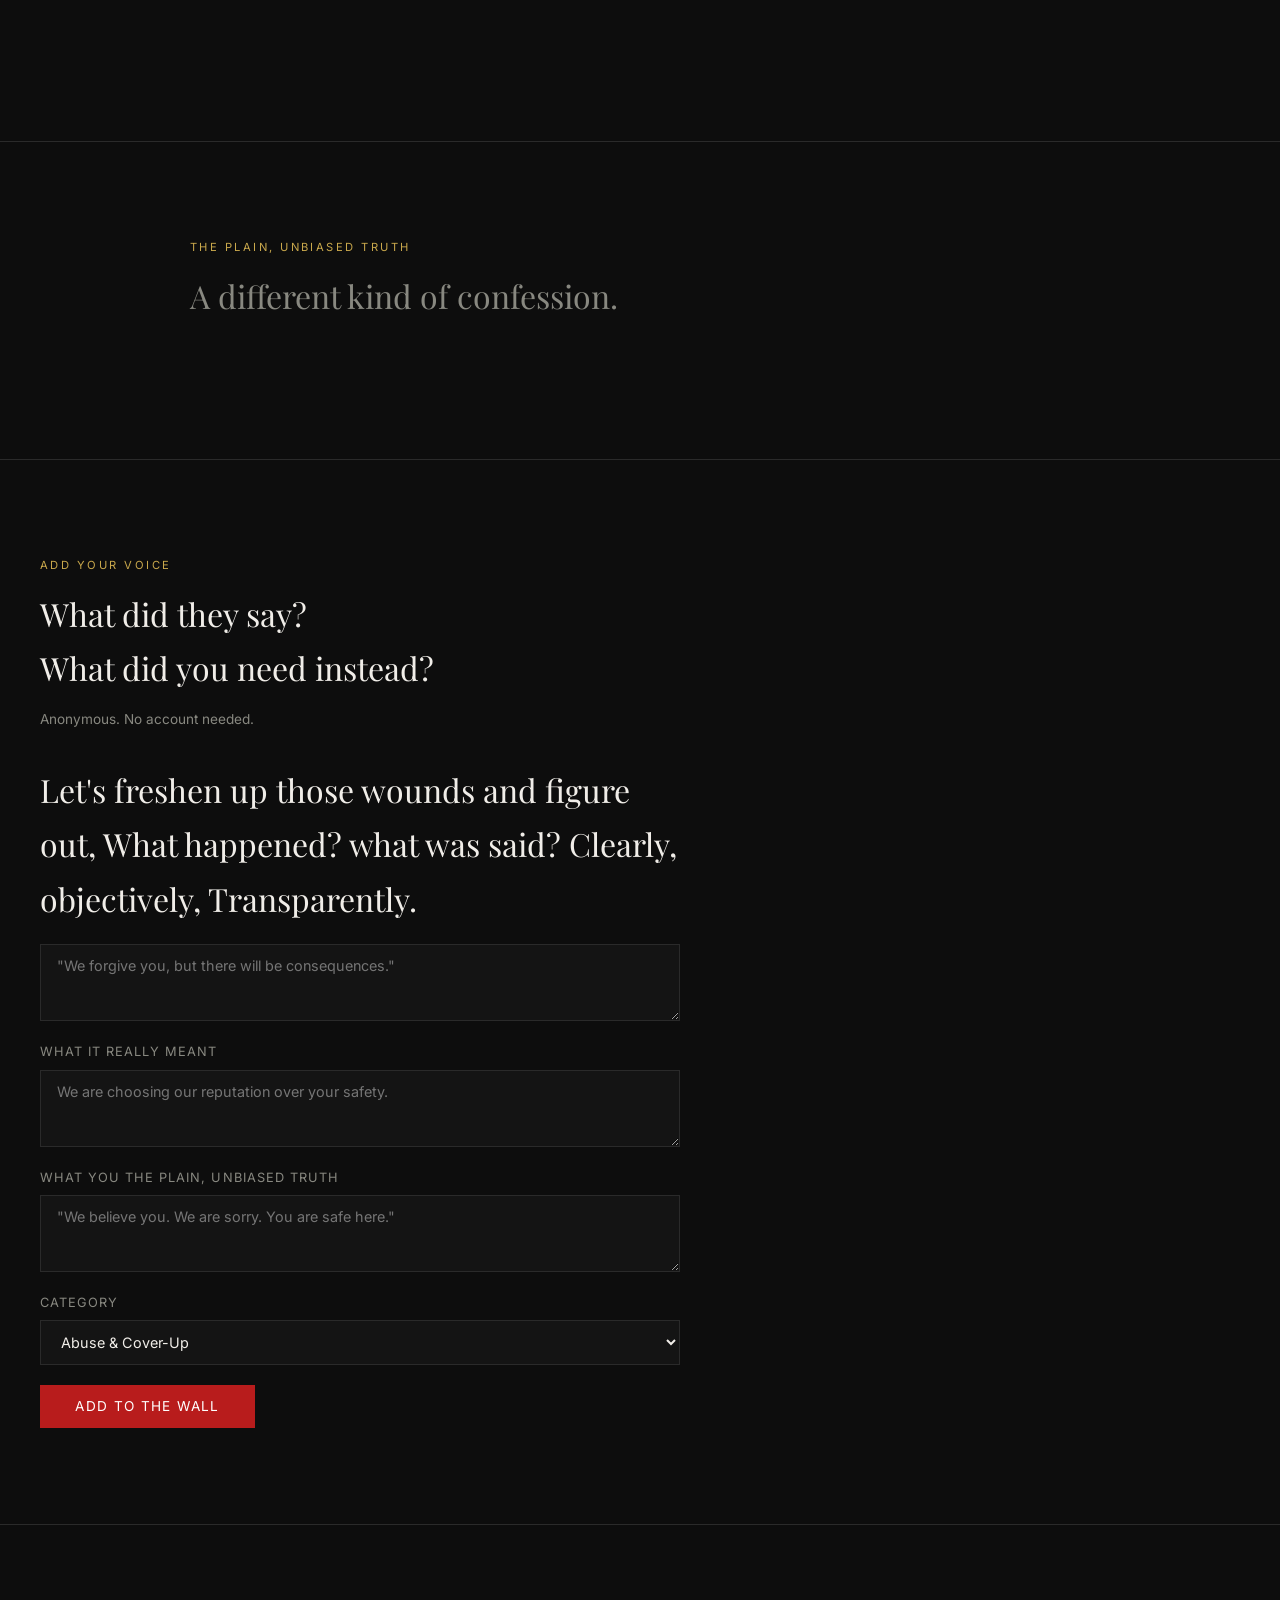
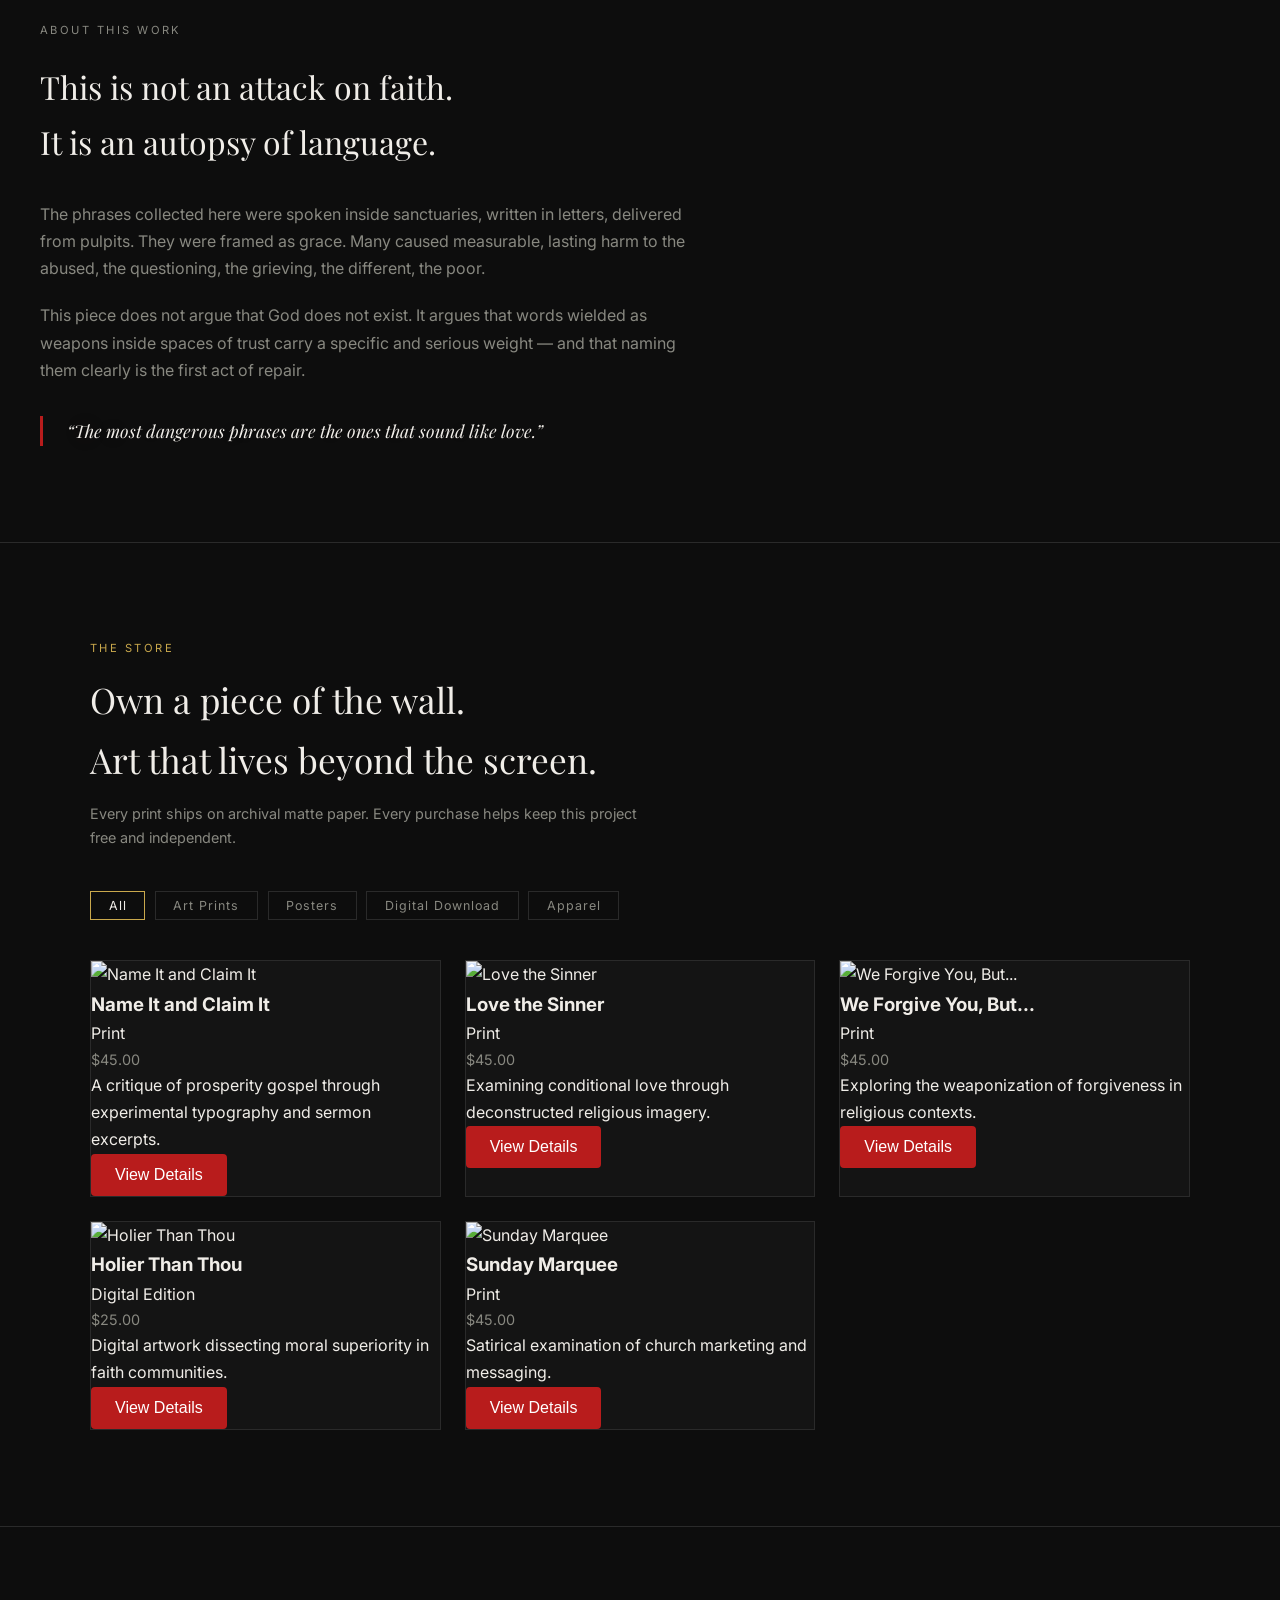
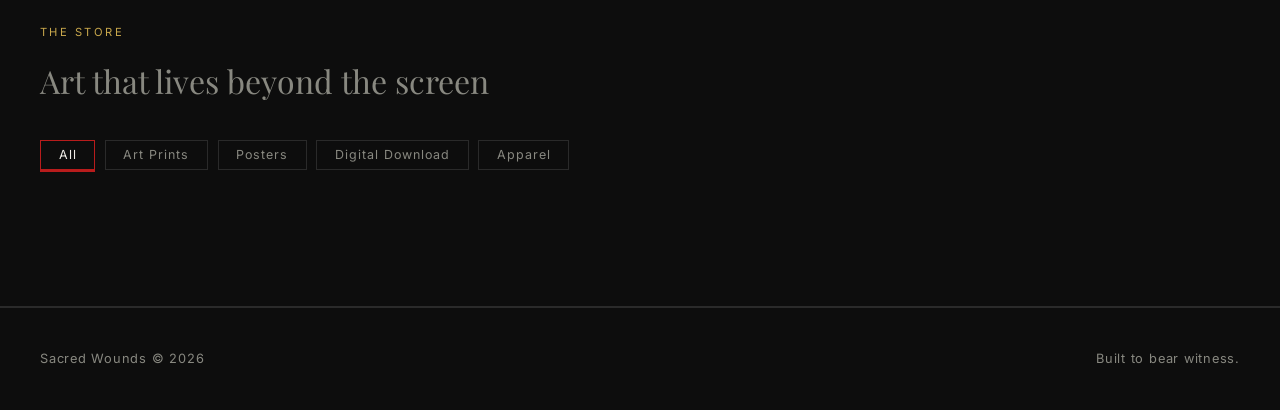
==== commit 17c41e64: "Update brand name to Harlots Heathenry & Hermetic Apothecary" ====
--- a/index.html
+++ b/index.html
@@ -11,7 +11,7 @@
 </head>
 <body>
 <nav class="nav">
-  <span class="nav-brand">Harlots Heathen and Heretics Apothecary</span>
+  <span class="nav-brand">Harlots Heathenry & Hermetic Apothecary</span>
   <div class="nav-links">
     <a href="#gallery">Gallery</a>
     <a href="#submit">Submit</a>
@@ -47,8 +47,7 @@
             </div>
 
     <!-- Confession Wall Cards Grid -->
-    <div class="card-grid"></div>
-
+      <div class="card-grid" id="cardGrid"></div>
     <!-- Gallery Artwork Pieces -->
         <article class="artwork-piece" id="piece-name-it">
           <div class="artwork-image">
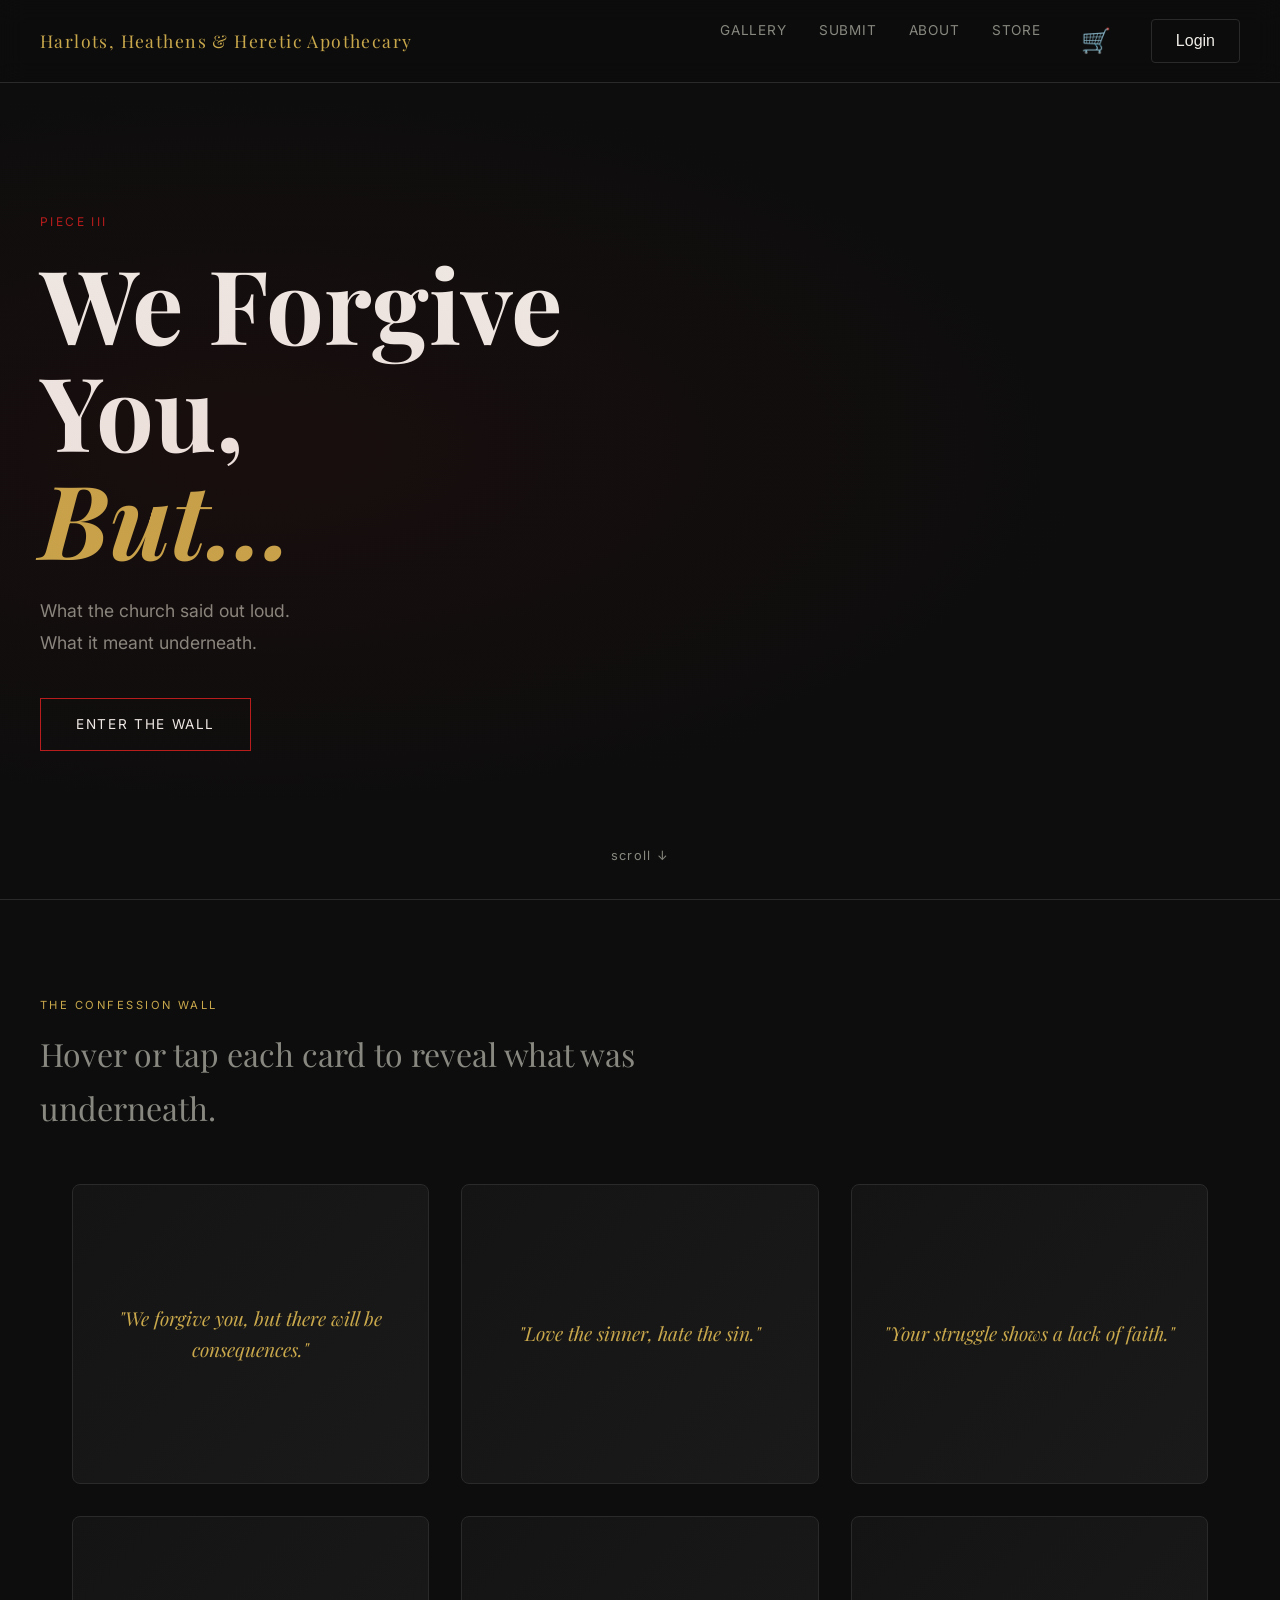
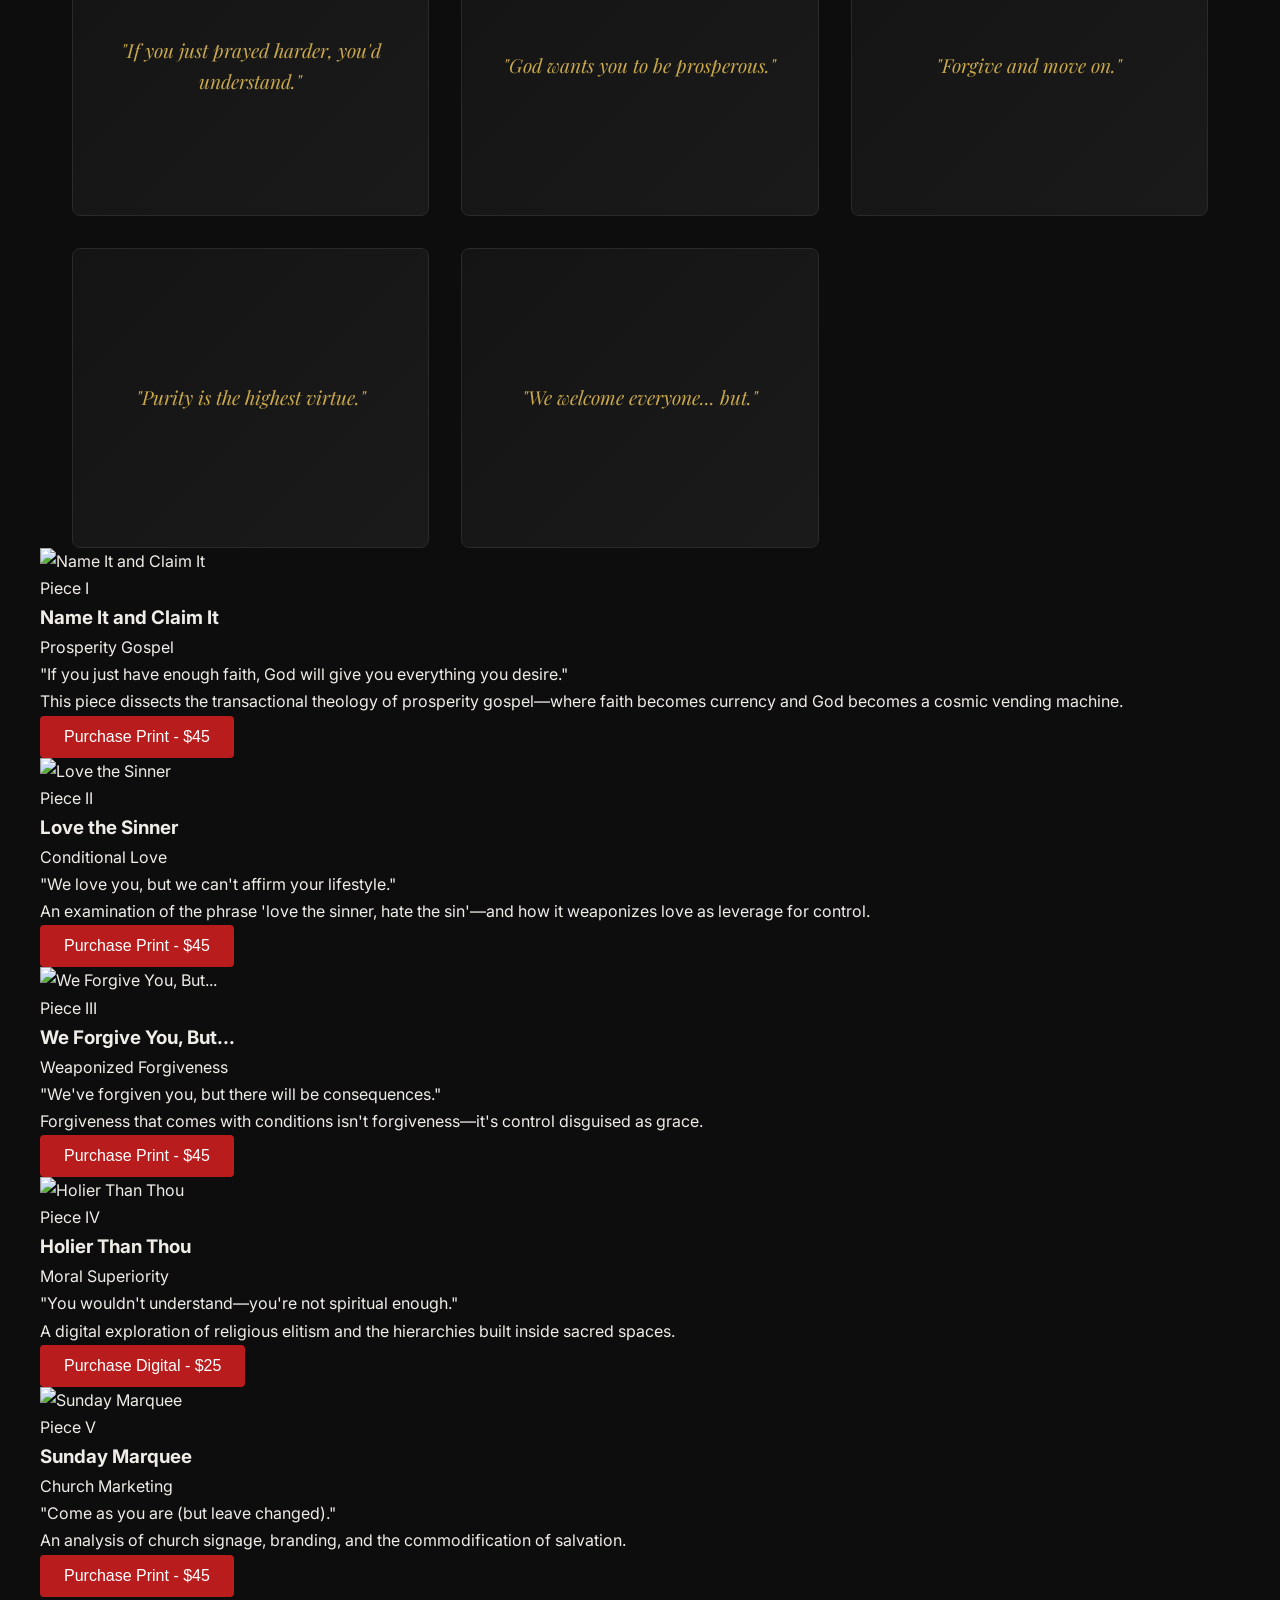
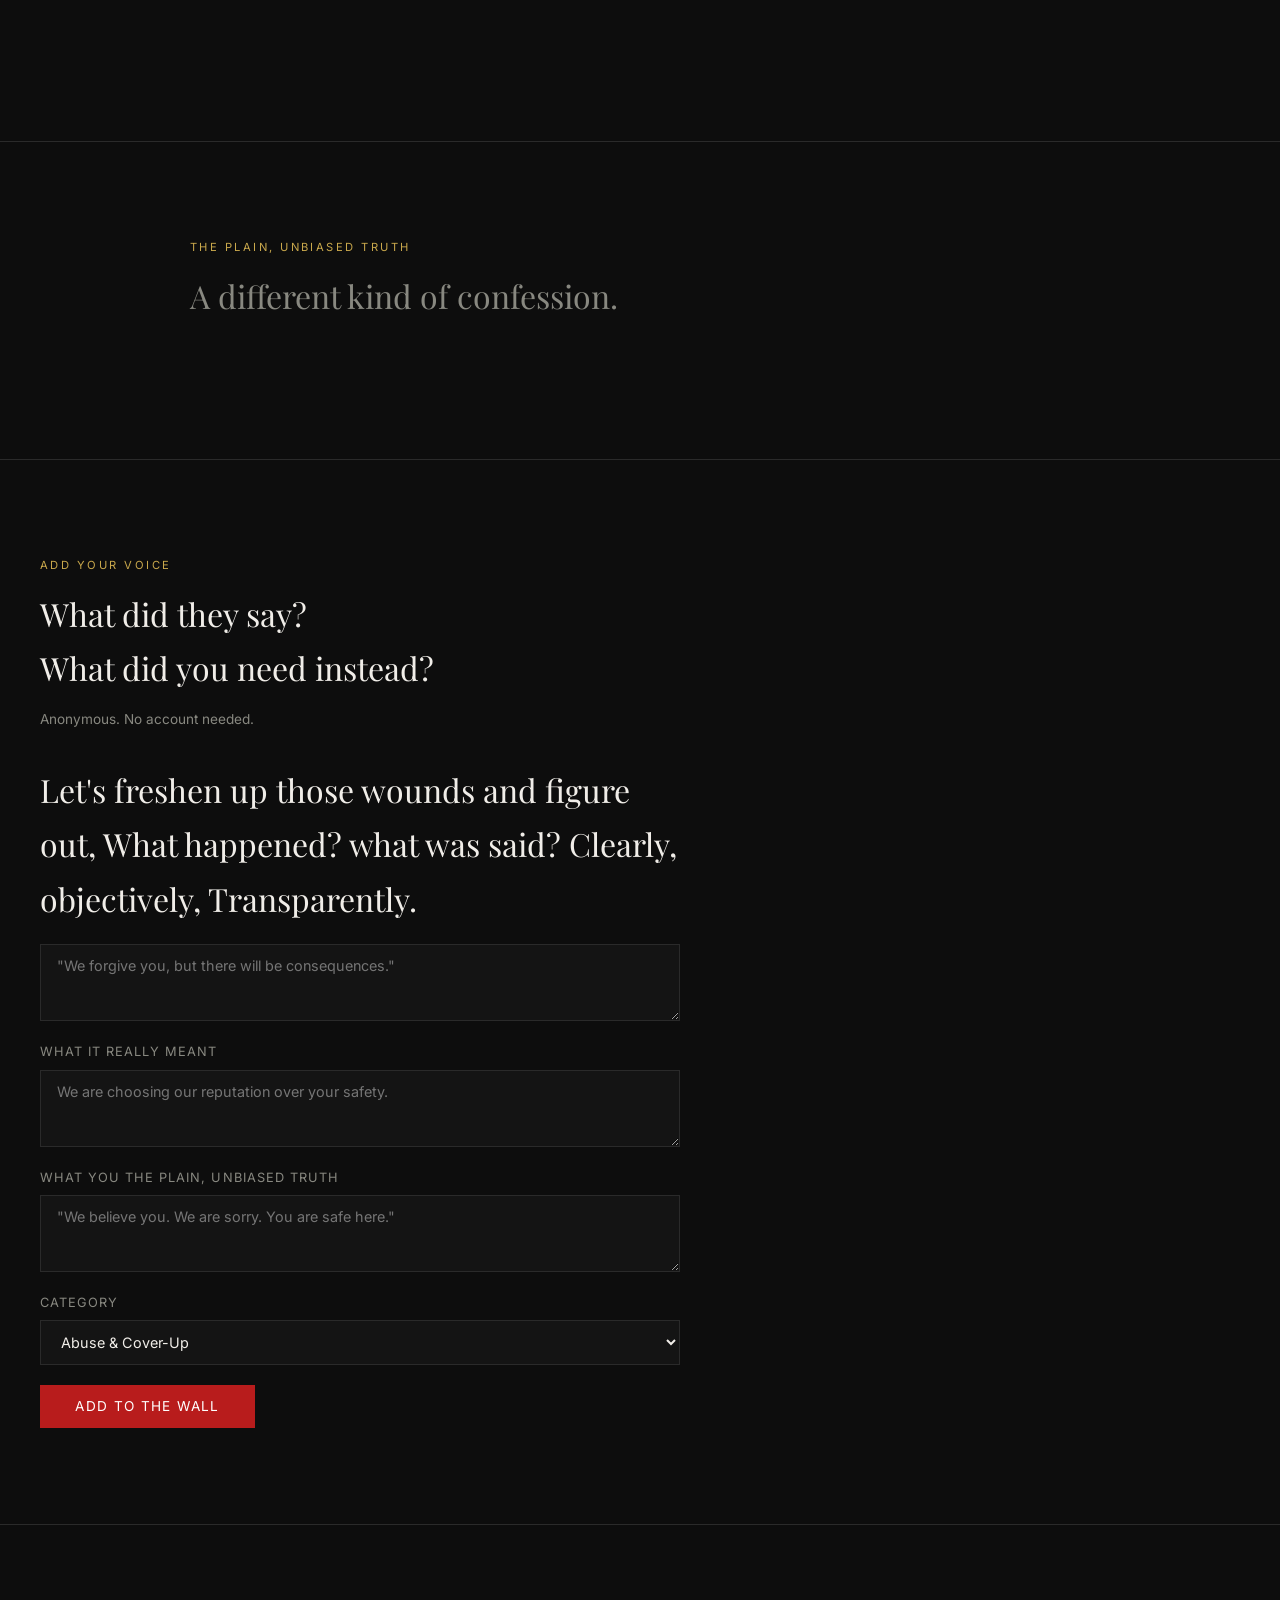
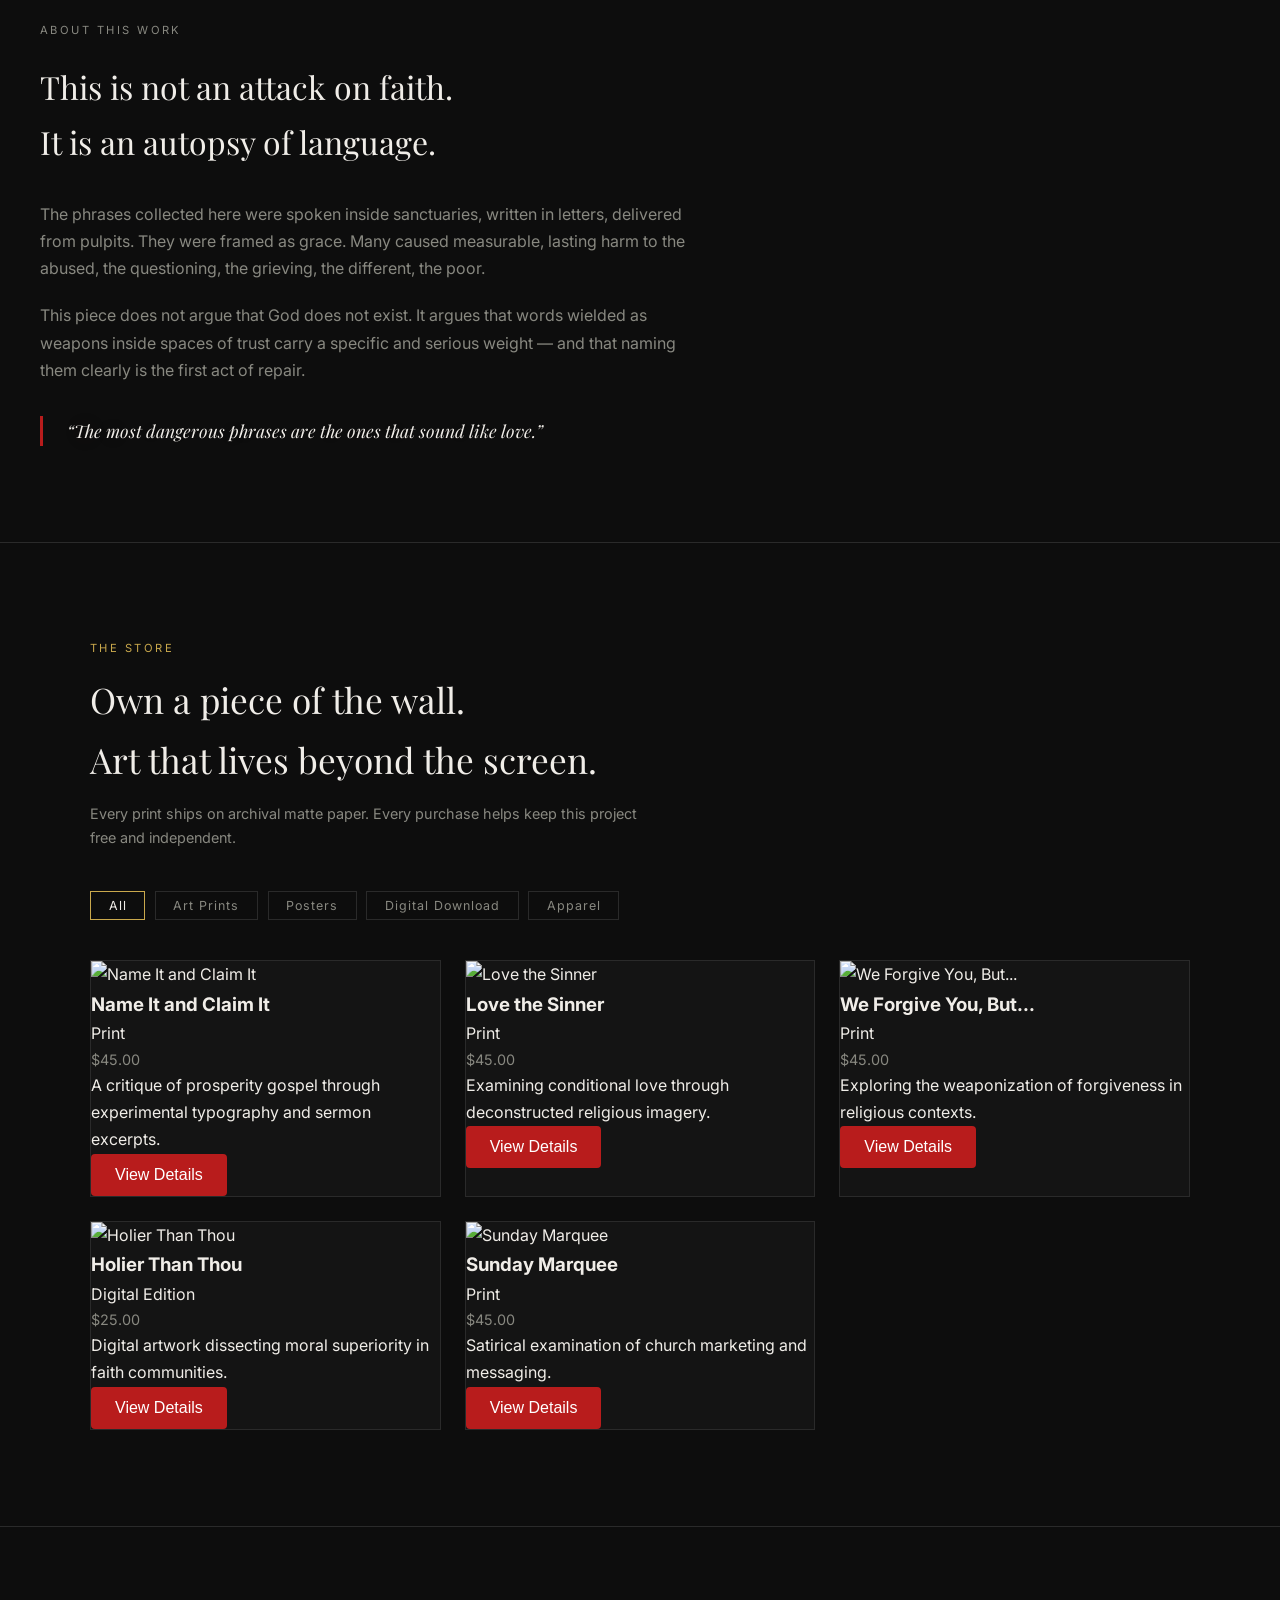
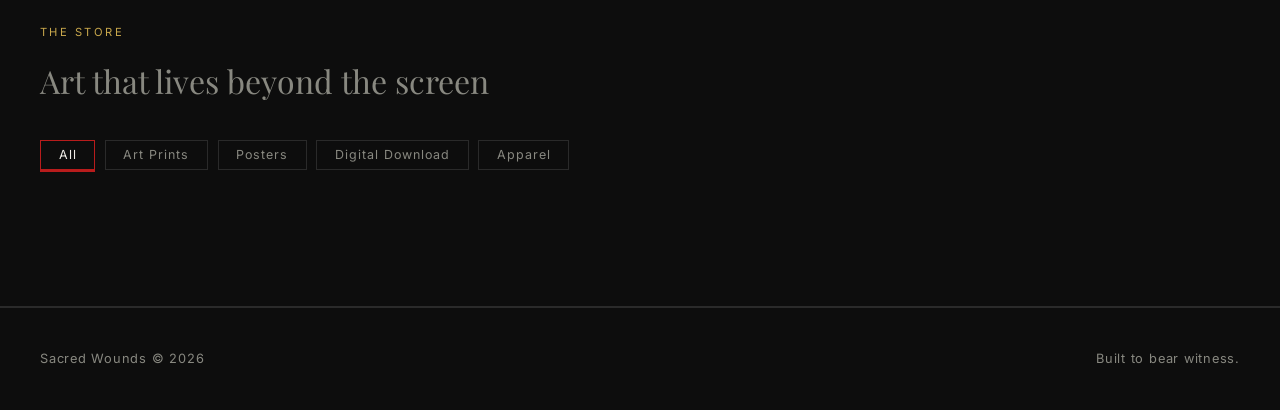
==== commit 9c2c0682: "Fix brand name: Harlots, Heathens & Heretic Apothecary" ====
--- a/index.html
+++ b/index.html
@@ -11,7 +11,7 @@
 </head>
 <body>
 <nav class="nav">
-  <span class="nav-brand">Harlots Heathenry & Hermetic Apothecary</span>
+  <span class="nav-brand">Harlots, Heathens & Heretic Apothecary</span>
   <div class="nav-links">
     <a href="#gallery">Gallery</a>
     <a href="#submit">Submit</a>
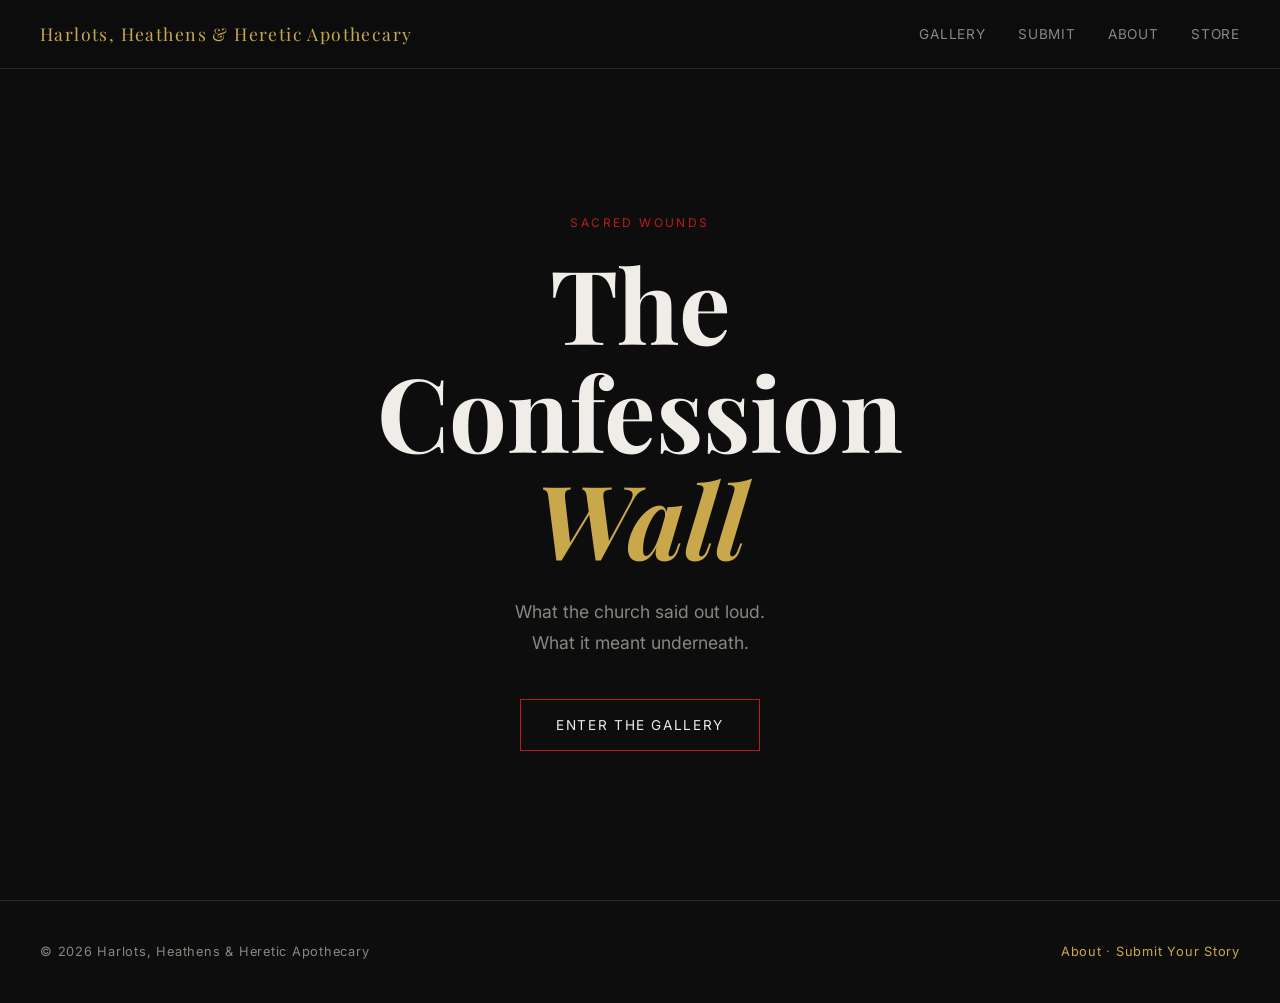
==== commit f5cff7ce: "Rewrite index.html as clean landing page" ====
--- a/index.html
+++ b/index.html
@@ -1,288 +1,39 @@
 <!DOCTYPE html>
 <html lang="en">
 <head>
-<meta charset="UTF-8"/>
-<meta name="viewport" content="width=device-width, initial-scale=1.0"/>
-<titleHeretics Wholesome Snake Oil Stand</title>
-<link rel="preconnect" href="https://fonts.googleapis.com"/>
-<link href="https://fonts.googleapis.com/css2?family=Playfair+Display:ital,wght@0,400;0,700;1,400&family=Inter:wght@300;400;500&display=swap" rel="stylesheet"/>
-<link rel="stylesheet" href="style.css"/>
-    <script src="https://js.stripe.com/v3/"></script>
+  <meta charset="UTF-8">
+  <meta name="viewport" content="width=device-width, initial-scale=1.0">
+  <title>Sacred Wounds - An Interactive Art Gallery</title>
+  <link rel="preconnect" href="https://fonts.googleapis.com">
+  <link href="https://fonts.googleapis.com/css2?family=Playfair+Display:ital,wght@0,400;0,700;1,400&family=Inter:wght@300;400;500&display=swap" rel="stylesheet">
+  <link rel="stylesheet" href="style.css">
 </head>
 <body>
-<nav class="nav">
-  <span class="nav-brand">Harlots, Heathens & Heretic Apothecary</span>
-  <div class="nav-links">
-    <a href="#gallery">Gallery</a>
-    <a href="#submit">Submit</a>
-    <a href="#about">About</a>
-      <a href="#store">Store</a>
-          <button class="cart-icon" onclick="openCart()" aria-label="Shopping cart">
-        🛒 <span id="cart-count" class="cart-badge">0</span>
-      </button>
-      <button id="login-btn" class="btn-secondary" onclick="openLoginModal()">Login</button>
-      <div id="user-info" style="display: none;"></div>
-  </div>
-</nav>
+  <!-- Navigation -->
+  <nav class="nav">
+    <a href="index.html" class="nav-brand">Harlots, Heathens & Heretic Apothecary</a>
+    <div class="nav-links">
+      <a href="gallery.html">Gallery</a>
+      <a href="submit.html">Submit</a>
+      <a href="about.html">About</a>
+      <a href="store.html">Store</a>
+    </div>
+  </nav>
 
-<section class="hero">
-  <div class="hero-inner">
-    <p class="eyebrow">Piece III</p>
-    <h1>We Forgive You,<br/><em>But&hellip;</em></h1>
-    <p class="hero-sub">What the church said out loud.<br/>What it meant underneath.</p>
-    <a href="#gallery" class="cta-btn">Enter the Wall</a>
-  </div>
-  <div class="scroll-hint">scroll &darr;</div>
-</section>
-
-<section class="gallery" id="gallery">
-  <div class="section-header">
-    <p class="label">The Confession Wall</p>
-    <h2>Hover or tap each card to reveal what was underneath.</h2>
-  </div>
-    
-      <!-- Gallery Artwork Pieces -->
-      <div class="artworks-grid">
-        <!-- Piece 1: Name It and Claim It -->
-            </div>
-
-    <!-- Confession Wall Cards Grid -->
-      <div class="card-grid" id="cardGrid"></div>
-    <!-- Gallery Artwork Pieces -->
-        <article class="artwork-piece" id="piece-name-it">
-          <div class="artwork-image">
-            <img src="https://via.placeholder.com/800x1000/8b0000/ffffff?text=Name+It+and+Claim+It" alt="Name It and Claim It" />
-          </div>
-          <div class="artwork-info">
-            <span class="artwork-label">Piece I</span>
-            <h3>Name It and Claim It</h3>
-            <p class="artwork-theme">Prosperity Gospel</p>
-            <blockquote>
-              "If you just have enough faith, God will give you everything you desire."
-            </blockquote>
-            <p class="artwork-description">This piece dissects the transactional theology of prosperity gospel—where faith becomes currency and God becomes a cosmic vending machine.</p>
-            <button class="btn-primary" onclick="openProductModal(1)">Purchase Print - $45</button>
-          </div>
-        </article>
-
-        <!-- Piece 2: Love the Sinner -->
-        <article class="artwork-piece" id="piece-love-sinner">
-          <div class="artwork-image">
-            <img src="https://via.placeholder.com/800x1000/4a0e4e/ffffff?text=Love+the+Sinner" alt="Love the Sinner" />
-          </div>
-          <div class="artwork-info">
-            <span class="artwork-label">Piece II</span>
-            <h3>Love the Sinner</h3>
-            <p class="artwork-theme">Conditional Love</p>
-            <blockquote>
-              "We love you, but we can't affirm your lifestyle."
-            </blockquote>
-            <p class="artwork-description">An examination of the phrase 'love the sinner, hate the sin'—and how it weaponizes love as leverage for control.</p>
-            <button class="btn-primary" onclick="openProductModal(2)">Purchase Print - $45</button>
-          </div>
-        </article>
-
-        <!-- Piece 3: We Forgive You, But... -->
-        <article class="artwork-piece" id="piece-forgive">
-          <div class="artwork-image">
-            <img src="https://via.placeholder.com/800x1000/1a472a/ffffff?text=We+Forgive+You+But" alt="We Forgive You, But..." />
-          </div>
-          <div class="artwork-info">
-            <span class="artwork-label">Piece III</span>
-            <h3>We Forgive You, But...</h3>
-            <p class="artwork-theme">Weaponized Forgiveness</p>
-            <blockquote>
-              "We've forgiven you, but there will be consequences."
-            </blockquote>
-            <p class="artwork-description">Forgiveness that comes with conditions isn't forgiveness—it's control disguised as grace.</p>
-            <button class="btn-primary" onclick="openProductModal(3)">Purchase Print - $45</button>
-          </div>
-        </article>
-
-        <!-- Piece 4: Holier Than Thou -->
-        <article class="artwork-piece" id="piece-holier">
-          <div class="artwork-image">
-            <img src="https://via.placeholder.com/800x1000/0f4c75/ffffff?text=Holier+Than+Thou" alt="Holier Than Thou" />
-          </div>
-          <div class="artwork-info">
-            <span class="artwork-label">Piece IV</span>
-            <h3>Holier Than Thou</h3>
-            <p class="artwork-theme">Moral Superiority</p>
-            <blockquote>
-              "You wouldn't understand—you're not spiritual enough."
-            </blockquote>
-            <p class="artwork-description">A digital exploration of religious elitism and the hierarchies built inside sacred spaces.</p>
-            <button class="btn-primary" onclick="openProductModal(4)">Purchase Digital - $25</button>
-          </div>
-        </article>
-
-        <!-- Piece 5: Sunday Marquee -->
-        <article class="artwork-piece" id="piece-marquee">
-          <div class="artwork-image">
-            <img src="https://via.placeholder.com/800x1000/c24914/ffffff?text=Sunday+Marquee" alt="Sunday Marquee" />
-          </div>
-          <div class="artwork-info">
-            <span class="artwork-label">Piece V</span>
-            <h3>Sunday Marquee</h3>
-            <p class="artwork-theme">Church Marketing</p>
-            <blockquote>
-              "Come as you are (but leave changed)."
-            </blockquote>
-            <p class="artwork-description">An analysis of church signage, branding, and the commodification of salvation.</p>
-            <button class="btn-primary" onclick="openProductModal(5)">Purchase Print - $45</button>
-          </div>
-        </article>
-      </div>
-
-  </div>
-  <div class="card-grid" id="cardGrid"></div>
-</section>
-
-<section class="needed" id="needed">
-  <div class="needed-inner">
-      <p class="label">The Plain, Unbiased Truth</p>    <h2>A different kind of confession.</h2>
-    <div class="needed-grid" id="neededGrid"></div>
-  </div>
-</section>
-
-<section class="submit" id="submit">
-  <div class="submit-inner">
-    <p class="label">Add Your Voice</p>
-    <h2>What did they say?<br/>What did you need instead?</h2>
-    <p class="submit-note">Anonymous. No account needed.</p>
-    <form id="submitForm">
-      <div class="fg">
-<h2>Let's freshen up those wounds and figure out, What happened? what was said? Clearly, objectively, Transparently.</h2>        <textarea name="theySaid" rows="3" placeholder="&quot;We forgive you, but there will be consequences.&quot;"></textarea>
-      </div>
-      <div class="fg">
-        <label>What it really meant</label>
-        <textarea name="theyMeant" rows="3" placeholder="We are choosing our reputation over your safety."></textarea>
-      </div>
-      <div class="fg">
-        <label>What you The Plain, Unbiased Truth</label>
-        <textarea name="needed" rows="3" placeholder="&quot;We believe you. We are sorry. You are safe here.&quot;"></textarea>
-      </div>
-      <div class="fg">
-        <label>Category</label>
-        <select name="category">
-          <option value="abuse">Abuse &amp; Cover-Up</option>
-          <option value="exclusion">Exclusion</option>
-          <option value="shame">Shame &amp; Purity</option>
-          <option value="doubt">Doubt &amp; Questions</option>
-          <option value="money">Money &amp; Power</option>
-        </select>
-      </div>
-      <button type="submit" class="submit-btn">Add to the Wall</button>
-    </form>
-    <p class="form-success" id="formSuccess">Your voice has been added. Thank you.</p>
-  </div>
-</section>
-
-<section class="about" id="about">
-  <div class="about-inner">
-    <p class="label">About This Work</p>
-    <h2>This is not an attack on faith.<br/>It is an autopsy of language.</h2>
-    <p>The phrases collected here were spoken inside sanctuaries, written in letters, delivered from pulpits. They were framed as grace. Many caused measurable, lasting harm to the abused, the questioning, the grieving, the different, the poor.</p>
-    <p>This piece does not argue that God does not exist. It argues that words wielded as weapons inside spaces of trust carry a specific and serious weight &mdash; and that naming them clearly is the first act of repair.</p>
-    <blockquote>&#8220;The most dangerous phrases are the ones that sound like love.&#8221;</blockquote>
-  </div>
-</section>
-
-<section class="store" id="store">
-  <div class="store-inner">
-    <p class="label">The Store</p>
-    <h2>Own a piece of the wall.<br/>Art that lives beyond the screen.</h2>
-    <p class="store-sub">Every print ships on archival matte paper. Every purchase helps keep this project free and independent.</p>
-    <div class="store-filters">
-      <button class="store-filter active" data-type="all">All</button>
-      <button class="store-filter" data-type="print">Art Prints</button>
-      <button class="store-filter" data-type="poster">Posters</button>
-      <button class="store-filter" data-type="digital">Digital Download</button>
-      <button class="store-filter" data-type="apparel">Apparel</button>
-    </div>
-      <div class="store-grid" id="store-grid"></div>    <div class="store-modal" id="storeModal">
-      <div class="modal-inner">
-        <button class="modal-close" id="modalClose">&times;</button>
-        <div class="modal-img-wrap"><div class="modal-img" id="modalImg"></div></div>
-        <div class="modal-info">
-          <p class="modal-category" id="modalCat"></p>
-          <h3 class="modal-title" id="modalTitle"></h3>
-          <p class="modal-desc" id="modalDesc"></p>
-          <p class="modal-size" id="modalSize"></p>
-          <p class="modal-price" id="modalPrice"></p>
-          <button class="modal-buy" id="modalBuy">Add to Cart &rarr;</button>
-          <p class="modal-note">Checkout via email &mdash; <a href="mailto:sacredwoundsart@gmail.com">sacredwoundsart@gmail.com</a></p>
-        </div>
-      </div>
-    </div>
-    <div class="cart-bar" id="cartBar">
-      <span id="cartCount">0 items in cart</span>
-      <button class="cart-checkout" id="cartCheckout">Checkout via Email &rarr;</button>
-    </div>
-  </div>
-  
-  <!-- Product Modal -->
-  <div class="modal" id="product-modal">
-    <div class="modal-content">
-      <button class="modal-close" onclick="closeModal('product-modal')">&times;</button>
-      <div class="modal-body"></div>
-    </div>
-  </div>
-
-  <!-- Cart Modal -->
-  <div class="modal" id="cart-modal">
-    <div class="modal-content">
-      <button class="modal-close" onclick="closeModal('cart-modal')">&times;</button>
-      <h2>Your Cart</h2>
-      <div id="cart-items"></div>
-      <div class="cart-total">
-        <strong>Total: <span id="cart-total">$0.00</span></strong>
-      </div>
-      <button class="btn-primary" onclick="checkout()">Checkout</button>
-    </div>
-  </div>
-
-  <!-- Login Modal -->
-  <div class="modal" id="login-modal">
-    <div class="modal-content">
-      <button class="modal-close" onclick="closeModal('login-modal')">&times;</button>
-      <h2>Sign In</h2>
-      <p>Please sign in to complete your purchase</p>
-      <button class="btn-google" onclick="loginWithGoogle()">
-        <svg width="18" height="18" xmlns="http://www.w3.org/2000/svg"><g fill="none" fill-rule="evenodd"><path d="M17.6 9.2l-.1-1.8H9v3.4h4.8C13.6 12 13 13 12 13.6v2.2h3a8.8 8.8 0 0 0 2.6-6.6z" fill="#4285F4" fill-rule="nonzero"/><path d="M9 18c2.4 0 4.5-.8 6-2.2l-3-2.2a5.4 5.4 0 0 1-8-2.9H1V13a9 9 0 0 0 8 5z" fill="#34A853" fill-rule="nonzero"/><path d="M4 10.7a5.4 5.4 0 0 1 0-3.4V5H1a9 9 0 0 0 0 8l3-2.3z" fill="#FBBC05" fill-rule="nonzero"/><path d="M9 3.6c1.3 0 2.5.4 3.4 1.3L15 2.3A9 9 0 0 0 1 5l3 2.4a5.4 5.4 0 0 1 5-3.7z" fill="#EA4335" fill-rule="nonzero"/></g></svg>
-        Sign in with Google
-      </button>
-    </div>
-  </div>
-</section>
-
-          <!-- Store Section -->
-  <section class="store" id="store">
-    <div class="section-header">
-      <p class="label">The Store</p>
-      <h2>Art that lives beyond the screen</h2>
-    </div>
-
-    <div class="filter-row">
-      <button class="filter active" onclick="filterStore('all')">All</button>
-      <button class="filter" onclick="filterStore('print')">Art Prints</button>
-      <button class="filter" onclick="filterStore('poster')">Posters</button>
-      <button class="filter" onclick="filterStore('digital')">Digital Download</button>
-      <button class="filter" onclick="filterStore('apparel')">Apparel</button>
-    </div>
-
-    <div id="store-grid" class="store-grid">
-      <!-- Products will be rendered here by JavaScript -->
+  <!-- Hero Section -->
+  <section class="hero">
+    <div class="hero-inner">
+      <p class="eyebrow">Sacred Wounds</p>
+      <h1>The Confession <em>Wall</em></h1>
+      <p class="hero-sub">What the church said out loud.<br>What it meant underneath.</p>
+      <a href="gallery.html" class="cta-btn">Enter the Gallery</a>
     </div>
   </section>
 
-<footer class="footer">
-  <span>Sacred Wounds &copy; 2026</span>
-  <span>Built to bear witness.</span>
-</footer>
-
-<script src="script.js"></script>
+  <!-- Footer -->
+  <footer class="footer">
+    <p>&copy; 2026 Harlots, Heathens & Heretic Apothecary</p>
+    <p><a href="about.html">About</a> &middot; <a href="submit.html">Submit Your Story</a></p>
+  </footer>
 </body>
-    <!-- Stripe.js (for future payment integration) -->
-  <script src="https://js.stripe.com/v3/"></script>
 </html>
--- a/style.css
+++ b/style.css
@@ -1,171 +1,501 @@
-*,*::before,*::after{box-sizing:border-box;margin:0;padding:0}
-:root{
---bg:#0D0D0D;--bg2:#141414;--bg3:#1A1A1A;
---border:#2A2A2A;--text:#F0EDE8;--muted:#888880;
---red:#B81C1C;--gold:#C9A84C;--cobalt:#1E3A8A;
---fh:'Playfair Display',Georgia,serif;
---fb:'Inter',system-ui,sans-serif;
-}
-html{scroll-behavior:smooth}
-body{background:var(--bg);color:var(--text);font-family:var(--fb);font-size:16px;line-height:1.7;overflow-x:hidden}
-
-.nav{position:fixed;top:0;left:0;right:0;z-index:100;display:flex;justify-content:space-between;align-items:center;padding:1.2rem 2.5rem;background:rgba(13,13,13,0.92);backdrop-filter:blur(12px);border-bottom:1px solid var(--border)}
-.nav-brand{font-family:var(--fh);font-size:1.1rem;letter-spacing:.08em;color:var(--gold)}
-.nav-links{display:flex;gap:2rem}
-.nav-links a{color:var(--muted);text-decoration:none;font-size:.85rem;letter-spacing:.06em;text-transform:uppercase;transition:color .2s}
-.nav-links a:hover{color:var(--text)}
-
-.hero{min-height:100vh;display:flex;flex-direction:column;justify-content:center;padding:8rem 2.5rem 4rem;position:relative;border-bottom:1px solid var(--border)}
-.hero::before{content:'';position:absolute;inset:0;background:radial-gradient(ellipse at 20% 50%,rgba(184,28,28,.07) 0%,transparent 60%);pointer-events:none}
-.hero-inner{max-width:720px}
-.eyebrow{font-size:.75rem;letter-spacing:.2em;text-transform:uppercase;color:var(--red);margin-bottom:1rem}
-.hero h1{font-family:var(--fh);font-size:clamp(3rem,8vw,7rem);line-height:1.05;font-weight:700;margin-bottom:1.5rem}
-.hero h1 em{color:var(--gold);font-style:italic}
-.hero-sub{color:var(--muted);font-size:1.1rem;margin-bottom:2.5rem;line-height:1.8}
-.cta-btn{display:inline-block;padding:.85rem 2.2rem;border:1px solid var(--red);color:var(--text);text-decoration:none;font-size:.85rem;letter-spacing:.12em;text-transform:uppercase;transition:background .25s,color .25s}
-.cta-btn:hover{background:var(--red);color:#fff}
-.scroll-hint{position:absolute;bottom:2rem;left:50%;transform:translateX(-50%);color:var(--muted);font-size:.8rem;letter-spacing:.1em;animation:float 2.5s ease-in-out infinite}
-@keyframes float{0%,100%{transform:translateX(-50%) translateY(0)}50%{transform:translateX(-50%) translateY(-6px)}}
-
-.label{font-size:.7rem;letter-spacing:.22em;text-transform:uppercase;color:var(--gold);margin-bottom:.75rem}
-
-.gallery{padding:6rem 2.5rem;border-bottom:1px solid var(--border)}
-.section-header{max-width:600px;margin-bottom:2rem}
-.section-header h2{font-family:var(--fh);font-size:clamp(1.4rem,3vw,2rem);font-weight:400;color:var(--muted)}
-
-.filter-row{display:flex;flex-wrap:wrap;gap:.6rem;margin-bottom:2.5rem}
-.filter{padding:.4rem 1.1rem;background:transparent;border:1px solid var(--border);color:var(--muted);font-family:var(--fb);font-size:.78rem;letter-spacing:.08em;cursor:pointer;transition:all .2s}
-.filter:hover,.filter.active{border-color:var(--red);color:var(--text)}
-
-.card-grid{display:grid;grid-template-columns:repeat(auto-fill,minmax(280px,1fr));gap:1.5rem}
-.flip-card{height:260px;perspective:1000px;cursor:pointer}
-.flip-card-inner{position:relative;width:100%;height:100%;transform-style:preserve-3d;transition:transform .6s cubic-bezier(.23,1,.32,1)}
-.flip-card:hover .flip-card-inner,.flip-card.flipped .flip-card-inner{transform:rotateY(180deg)}
-.flip-front,.flip-back{position:absolute;inset:0;padding:2rem;backface-visibility:hidden;display:flex;flex-direction:column;justify-content:space-between}
-.flip-front{background:var(--bg2);border:1px solid var(--border);border-left:3px solid var(--gold)}
-.flip-back{background:var(--bg3);border:1px solid var(--border);border-left:3px solid var(--red);transform:rotateY(180deg)}
-.card-tag{font-size:.65rem;letter-spacing:.15em;text-transform:uppercase;color:var(--muted)}
-.card-quote{font-family:var(--fh);font-size:1rem;line-height:1.5;color:var(--text);font-style:italic}
-.card-hint{font-size:.7rem;color:var(--muted);letter-spacing:.06em}
-.card-back-label{font-size:.65rem;letter-spacing:.15em;text-transform:uppercase;color:var(--red)}
-.card-back-text{font-size:.92rem;color:var(--text)}
-.card-back-story{font-size:.78rem;color:var(--muted);line-height:1.6}
-
-.needed{padding:6rem 2.5rem;border-bottom:1px solid var(--border)}
-.needed-inner{max-width:900px;margin:0 auto}
-.needed-inner h2{font-family:var(--fh);font-size:clamp(1.4rem,3vw,2rem);font-weight:400;margin-bottom:2.5rem;color:var(--muted)}
-.needed-grid{display:grid;grid-template-columns:repeat(auto-fill,minmax(260px,1fr));gap:1rem}
-.needed-card{padding:1.5rem 1.8rem;background:var(--bg2);border:1px solid var(--border);border-left:3px solid var(--cobalt)}
-.needed-card p{font-family:var(--fh);font-size:.95rem;font-style:italic;line-height:1.6;color:var(--text)}
-
-.submit{padding:6rem 2.5rem;border-bottom:1px solid var(--border)}
-.submit-inner{max-width:640px}
-.submit-inner h2{font-family:var(--fh);font-size:clamp(1.4rem,3vw,2rem);font-weight:400;margin-bottom:.75rem}
-.submit-note{color:var(--muted);font-size:.85rem;margin-bottom:2rem}
-.fg{display:flex;flex-direction:column;gap:.4rem;margin-bottom:1.25rem}
-.fg label{font-size:.8rem;letter-spacing:.08em;text-transform:uppercase;color:var(--muted)}
-.fg textarea,.fg select{background:var(--bg2);border:1px solid var(--border);color:var(--text);font-family:var(--fb);font-size:.9rem;padding:.75rem 1rem;resize:vertical;outline:none;transition:border-color .2s}
-.fg textarea:focus,.fg select:focus{border-color:var(--red)}
-.fg select{cursor:pointer}
-.submit-btn{padding:.85rem 2.2rem;background:var(--red);border:none;color:#fff;font-family:var(--fb);font-size:.85rem;letter-spacing:.1em;text-transform:uppercase;cursor:pointer;transition:opacity .2s}
-.submit-btn:hover{opacity:.85}
-.form-success{display:none;margin-top:1rem;color:var(--gold);font-size:.9rem}
-
-.about{padding:6rem 2.5rem;border-bottom:1px solid var(--border)}
-.about-inner{max-width:660px}
-.about-inner h2{font-family:var(--fh);font-size:clamp(1.4rem,3vw,2rem);font-weight:400;margin-bottom:2rem}
-.about-inner p{color:var(--muted);margin-bottom:1.25rem}
-.about-inner blockquote{border-left:3px solid var(--red);padding-left:1.5rem;font-family:var(--fh);font-size:1.1rem;font-style:italic;color:var(--text);margin-top:2rem}
-
-.footer{padding:2rem 2.5rem;display:flex;justify-content:space-between;border-top:1px solid var(--border);color:var(--muted);font-size:.8rem;letter-spacing:.06em}
-
-@media(max-width:640px){
-.nav{padding:1rem 1.25rem}
-.nav-links{gap:1rem}
-.hero,.gallery,.needed,.submit,.about{padding:5rem 1.25rem}
-}
-
-
-/* ── SCROLL FADE-IN ── */
-.fade-in{opacity:0;transform:translateY(24px);transition:opacity .7s ease,transform .7s ease}
-.fade-in.visible{opacity:1;transform:translateY(0)}
-
-/* ── HERO GLOW PULSE ── */
-@keyframes pulse-glow{0%,100%{box-shadow:0 0 0px rgba(184,28,28,0)}50%{box-shadow:0 0 80px rgba(184,28,28,0.12)}}
-.hero{animation:pulse-glow 5s ease-in-out infinite}
-
-/* ── CARD HOVER LIFT ── */
-.flip-card:hover{transform:translateY(-4px);transition:transform .3s ease}
-
-/* ── FOOTER UPGRADE ── */
-.footer{padding:2.5rem 2.5rem;display:flex;justify-content:space-between;align-items:center;border-top:1px solid var(--border);color:var(--muted);font-size:.8rem;letter-spacing:.06em;flex-wrap:wrap;gap:1rem}
-.footer a{color:var(--gold);text-decoration:none;transition:opacity .2s}
-.footer a:hover{opacity:.75}
-
-/* ── BLOCKQUOTE RED GLOW ── */
-.about-inner blockquote{text-shadow:0 0 30px rgba(184,28,28,0.15)}
-
-/* ── FILTER BUTTON ACTIVE UNDERLINE ── */
-.filter.active{border-color:var(--red);color:var(--text);box-shadow:0 2px 0 var(--red)}
-
-/* ── STORE SECTION ── */
-.store{padding:6rem 2.5rem;border-bottom:1px solid var(--border)}
-.store-inner{max-width:1100px;margin:0 auto}
-.store-inner h2{font-family:var(--fh);font-size:clamp(1.4rem,3vw,2.2rem);font-weight:400;margin-bottom:.75rem}
-.store-sub{color:var(--muted);font-size:.9rem;margin-bottom:2.5rem;max-width:560px}
-
-.store-filters{display:flex;flex-wrap:wrap;gap:.6rem;margin-bottom:2.5rem}
-.store-filter{padding:.4rem 1.1rem;background:transparent;border:1px solid var(--border);color:var(--muted);font-family:var(--fb);font-size:.78rem;letter-spacing:.08em;cursor:pointer;transition:all .2s}
-.store-filter:hover,.store-filter.active{border-color:var(--gold);color:var(--text)}
-
-.store-grid{display:grid;grid-template-columns:repeat(auto-fill,minmax(260px,1fr));gap:1.5rem}
-
-.store-card{opacity:1;transform:none}
-.store-card{background:var(--bg2);border:1px solid var(--border);cursor:pointer;transition:transform .25s,border-color .25s;overflow:hidden}
-.store-card:hover{transform:translateY(-5px);border-color:var(--gold)}
-.store-card-img{width:100%;aspect-ratio:4/3;display:flex;align-items:center;justify-content:center;font-size:3rem;letter-spacing:.05em}
-.store-card-body{padding:1.25rem 1.5rem}
-.store-card-type{font-size:.65rem;letter-spacing:.18em;text-transform:uppercase;color:var(--gold);margin-bottom:.4rem}
-.store-card-title{font-family:var(--fh);font-size:1rem;font-weight:400;margin-bottom:.5rem;color:var(--text)}
-.store-card-price{font-size:.9rem;color:var(--muted)}
-.store-card-price span{color:var(--text);font-weight:500}
-
-/* ── MODAL ── */
-.store-modal{display:none;position:fixed;inset:0;z-index:200;background:rgba(0,0,0,.85);backdrop-filter:blur(8px);align-items:center;justify-content:center;padding:2rem}
-.store-modal.open{display:flex}
-.modal-inner{background:var(--bg2);border:1px solid var(--border);max-width:860px;width:100%;display:grid;grid-template-columns:1fr 1fr;gap:0;position:relative;max-height:90vh;overflow-y:auto}
-.modal-close{position:absolute;top:1rem;right:1rem;background:transparent;border:none;color:var(--muted);font-size:1.5rem;cursor:pointer;z-index:10;transition:color .2s}
-.modal-close:hover{color:var(--text)}
-.modal-img-wrap{background:var(--bg3);display:flex;align-items:center;justify-content:center;min-height:300px}
-.modal-img{font-size:5rem;text-align:center}
-.modal-info{padding:2.5rem 2rem;display:flex;flex-direction:column;gap:1rem;justify-content:center}
-.modal-category{font-size:.65rem;letter-spacing:.18em;text-transform:uppercase;color:var(--gold)}
-.modal-title{font-family:var(--fh);font-size:1.4rem;font-weight:400;color:var(--text)}
-.modal-desc{font-size:.88rem;color:var(--muted);line-height:1.7}
-.modal-size{font-size:.78rem;color:var(--muted);letter-spacing:.06em}
-.modal-price{font-size:1.3rem;color:var(--text);font-weight:500}
-.modal-buy{padding:.85rem 2rem;background:var(--red);border:none;color:#fff;font-family:var(--fb);font-size:.85rem;letter-spacing:.1em;text-transform:uppercase;cursor:pointer;transition:opacity .2s;margin-top:.5rem}
-.modal-buy:hover{opacity:.85}
-.modal-note{font-size:.75rem;color:var(--muted)}
-.modal-note a{color:var(--gold);text-decoration:none}
-
-/* ── CART BAR ── */
-.cart-bar{display:none;position:fixed;bottom:0;left:0;right:0;z-index:150;background:var(--bg3);border-top:1px solid var(--gold);padding:1rem 2.5rem;align-items:center;justify-content:space-between;gap:1rem;flex-wrap:wrap}
-.cart-bar.visible{display:flex}
-.cart-bar span{color:var(--text);font-size:.9rem}
-.cart-checkout{padding:.6rem 1.6rem;background:var(--gold);border:none;color:#0D0D0D;font-family:var(--fb);font-size:.82rem;letter-spacing:.1em;text-transform:uppercase;cursor:pointer;font-weight:600;transition:opacity .2s}
-.cart-checkout:hover{opacity:.85}
-
-@media(max-width:640px){
-.modal-inner{grid-template-columns:1fr}
-.store{padding:5rem 1.25rem}
-}
-
-/* ── NEEDED CARD HOVER ── */
-.needed-card{transition:border-color .25s,transform .25s}
-.needed-card:hover{border-left-color:var(--gold);transform:translateX(4px)}
-
-/* === CART ICON & BADGE === */
+/* ═══════════════════════════════════════════════════════
+   SACRED WOUNDS - CLEAN MULTI-PAGE STYLES
+   ═══════════════════════════════════════════════════════ */
+
+/* ── RESET & BASE ── */
+*, *::before, *::after {
+  box-sizing: border-box;
+  margin: 0;
+  padding: 0;
+}
+
+:root {
+  --bg: #0D0D0D;
+  --bg2: #141414;
+  --bg3: #1A1A1A;
+  --border: #2A2A2A;
+  --text: #F0EDE8;
+  --muted: #888880;
+  --red: #B81C1C;
+  --gold: #C9A84C;
+  --fh: 'Playfair Display', Georgia, serif;
+  --fb: 'Inter', system-ui, sans-serif;
+}
+
+html {
+  scroll-behavior: smooth;
+}
+
+body {
+  background: var(--bg);
+  color: var(--text);
+  font-family: var(--fb);
+  font-size: 16px;
+  line-height: 1.7;
+  overflow-x: hidden;
+}
+
+/* ── NAVIGATION ── */
+.nav {
+  position: fixed;
+  top: 0;
+  left: 0;
+  right: 0;
+  z-index: 100;
+  display: flex;
+  justify-content: space-between;
+  align-items: center;
+  padding: 1.2rem 2.5rem;
+  background: rgba(13, 13, 13, 0.95);
+  backdrop-filter: blur(12px);
+  border-bottom: 1px solid var(--border);
+}
+
+.nav-brand {
+  font-family: var(--fh);
+  font-size: 1.1rem;
+  letter-spacing: 0.08em;
+  color: var(--gold);
+  text-decoration: none;
+}
+
+.nav-links {
+  display: flex;
+  gap: 2rem;
+  align-items: center;
+}
+
+.nav-links a {
+  color: var(--muted);
+  text-decoration: none;
+  font-size: 0.85rem;
+  letter-spacing: 0.06em;
+  text-transform: uppercase;
+  transition: color 0.2s;
+}
+
+.nav-links a:hover,
+.nav-links a.active {
+  color: var(--text);
+}
+
+/* ── HERO SECTIONS ── */
+.hero {
+  min-height: 100vh;
+  display: flex;
+  flex-direction: column;
+  justify-content: center;
+  align-items: center;
+  padding: 8rem 2.5rem 4rem;
+  position: relative;
+  text-align: center;
+}
+
+.hero-inner {
+  max-width: 720px;
+}
+
+.eyebrow {
+  font-size: 0.75rem;
+  letter-spacing: 0.2em;
+  text-transform: uppercase;
+  color: var(--red);
+  margin-bottom: 1rem;
+}
+
+.hero h1 {
+  font-family: var(--fh);
+  font-size: clamp(3rem, 8vw, 7rem);
+  line-height: 1.05;
+  font-weight: 700;
+  margin-bottom: 1.5rem;
+}
+
+.hero h1 em {
+  color: var(--gold);
+  font-style: italic;
+}
+
+.hero-sub {
+  color: var(--muted);
+  font-size: 1.1rem;
+  margin-bottom: 2.5rem;
+  line-height: 1.8;
+}
+
+.cta-btn {
+  display: inline-block;
+  padding: 0.85rem 2.2rem;
+  border: 1px solid var(--red);
+  color: var(--text);
+  text-decoration: none;
+  font-size: 0.85rem;
+  letter-spacing: 0.12em;
+  text-transform: uppercase;
+  transition: all 0.25s;
+}
+
+.cta-btn:hover {
+  background: var(--red);
+  color: #fff;
+}
+
+/* ── SECTIONS ── */
+.section {
+  padding: 6rem 2.5rem;
+  border-bottom: 1px solid var(--border);
+}
+
+.section-inner {
+  max-width: 1100px;
+  margin: 0 auto;
+}
+
+.label {
+  font-size: 0.7rem;
+  letter-spacing: 0.22em;
+  text-transform: uppercase;
+  color: var(--gold);
+  margin-bottom: 0.75rem;
+}
+
+.section h2 {
+  font-family: var(--fh);
+  font-size: clamp(1.8rem, 4vw, 2.5rem);
+  font-weight: 400;
+  color: var(--text);
+  margin-bottom: 2rem;
+}
+
+.section p {
+  color: var(--muted);
+  margin-bottom: 1.25rem;
+  max-width: 660px;
+}
+
+/* ── GALLERY GRID ── */
+.pieces-grid {
+  display: grid;
+  grid-template-columns: repeat(auto-fill, minmax(320px, 1fr));
+  gap: 3rem;
+  margin-top: 3rem;
+}
+
+.piece-card {
+  background: var(--bg2);
+  border: 1px solid var(--border);
+  overflow: hidden;
+  transition: transform 0.3s, border-color 0.3s;
+}
+
+.piece-card:hover {
+  transform: translateY(-5px);
+  border-color: var(--gold);
+}
+
+.piece-img {
+  width: 100%;
+  aspect-ratio: 3/4;
+  background: var(--bg3);
+  display: flex;
+  align-items: center;
+  justify-content: center;
+  font-size: 2rem;
+  color: var(--muted);
+}
+
+.piece-img img {
+  width: 100%;
+  height: 100%;
+  object-fit: cover;
+}
+
+.piece-info {
+  padding: 1.5rem;
+}
+
+.piece-label {
+  font-size: 0.65rem;
+  letter-spacing: 0.15em;
+  text-transform: uppercase;
+  color: var(--gold);
+}
+
+.piece-info h3 {
+  font-family: var(--fh);
+  font-size: 1.3rem;
+  font-weight: 400;
+  margin: 0.5rem 0;
+}
+
+.piece-theme {
+  font-size: 0.85rem;
+  color: var(--muted);
+  margin-bottom: 0.75rem;
+}
+
+.piece-info blockquote {
+  font-family: var(--fh);
+  font-style: italic;
+  font-size: 0.95rem;
+  line-height: 1.6;
+  color: var(--text);
+  margin: 1rem 0;
+  padding-left: 1rem;
+  border-left: 2px solid var(--red);
+}
+
+.piece-desc {
+  font-size: 0.88rem;
+  line-height: 1.7;
+  color: var(--muted);
+  margin-bottom: 1.25rem;
+}
+
+/* ── CONFESSION WALL FLIP CARDS ── */
+.card-grid {
+  display: grid;
+  grid-template-columns: repeat(auto-fill, minmax(280px, 1fr));
+  gap: 2rem;
+  margin-top: 3rem;
+}
+
+.flip-card {
+  height: 300px;
+  perspective: 1000px;
+  cursor: pointer;
+}
+
+.flip-card-inner {
+  position: relative;
+  width: 100%;
+  height: 100%;
+  transition: transform 0.6s;
+  transform-style: preserve-3d;
+}
+
+.flip-card:hover .flip-card-inner {
+  transform: rotateY(180deg);
+}
+
+.flip-front,
+.flip-back {
+  position: absolute;
+  width: 100%;
+  height: 100%;
+  backface-visibility: hidden;
+  padding: 2rem;
+  display: flex;
+  flex-direction: column;
+  justify-content: center;
+}
+
+.flip-front {
+  background: var(--bg2);
+  border: 1px solid var(--border);
+  border-left: 3px solid var(--gold);
+}
+
+.flip-back {
+  background: var(--bg3);
+  border: 1px solid var(--border);
+  border-left: 3px solid var(--red);
+  transform: rotateY(180deg);
+}
+
+.card-quote {
+  font-family: var(--fh);
+  font-size: 1.1rem;
+  font-style: italic;
+  line-height: 1.5;
+  color: var(--text);
+}
+
+.card-back-label {
+  font-size: 0.65rem;
+  letter-spacing: 0.15em;
+  text-transform: uppercase;
+  color: var(--red);
+  margin-bottom: 0.75rem;
+}
+
+.card-back-text {
+  font-size: 0.95rem;
+  color: var(--text);
+  line-height: 1.6;
+  margin-bottom: 1.5rem;
+}
+
+.card-needed {
+  font-size: 0.85rem;
+  color: var(--muted);
+  line-height: 1.5;
+  border-top: 1px solid var(--border);
+  padding-top: 1rem;
+}
+
+/* ── STORE ── */
+.store-grid {
+  display: grid;
+  grid-template-columns: repeat(auto-fill, minmax(260px, 1fr));
+  gap: 2rem;
+  margin-top: 3rem;
+}
+
+.store-card {
+  background: var(--bg2);
+  border: 1px solid var(--border);
+  overflow: hidden;
+  cursor: pointer;
+  transition: transform 0.3s, border-color 0.3s;
+}
+
+.store-card:hover {
+  transform: translateY(-5px);
+  border-color: var(--gold);
+}
+
+.store-card-img {
+  width: 100%;
+  aspect-ratio: 4/5;
+  background: var(--bg3);
+  display: flex;
+  align-items: center;
+  justify-content: center;
+}
+
+.store-card-img img {
+  width: 100%;
+  height: 100%;
+  object-fit: cover;
+}
+
+.store-card-body {
+  padding: 1.25rem;
+}
+
+.store-card-type {
+  font-size: 0.65rem;
+  letter-spacing: 0.18em;
+  text-transform: uppercase;
+  color: var(--gold);
+  margin-bottom: 0.4rem;
+}
+
+.store-card-title {
+  font-family: var(--fh);
+  font-size: 1rem;
+  font-weight: 400;
+  margin-bottom: 0.5rem;
+}
+
+.store-card-price {
+  font-size: 0.9rem;
+  color: var(--text);
+  font-weight: 500;
+}
+
+/* ── FORMS ── */
+.form-group {
+  display: flex;
+  flex-direction: column;
+  gap: 0.4rem;
+  margin-bottom: 1.25rem;
+}
+
+.form-group label {
+  font-size: 0.8rem;
+  letter-spacing: 0.08em;
+  text-transform: uppercase;
+  color: var(--muted);
+}
+
+.form-group textarea,
+.form-group select,
+.form-group input[type="text"],
+.form-group input[type="email"] {
+  background: var(--bg2);
+  border: 1px solid var(--border);
+  color: var(--text);
+  font-family: var(--fb);
+  font-size: 0.9rem;
+  padding: 0.75rem 1rem;
+  resize: vertical;
+  outline: none;
+  transition: border-color 0.2s;
+}
+
+.form-group textarea:focus,
+.form-group select:focus,
+.form-group input:focus {
+  border-color: var(--red);
+}
+
+.form-group select {
+  cursor: pointer;
+}
+
+/* ── BUTTONS ── */
+.btn-primary {
+  padding: 0.85rem 2rem;
+  background: var(--red);
+  border: none;
+  color: #fff;
+  font-family: var(--fb);
+  font-size: 0.85rem;
+  letter-spacing: 0.1em;
+  text-transform: uppercase;
+  cursor: pointer;
+  transition: opacity 0.2s;
+}
+
+.btn-primary:hover {
+  opacity: 0.85;
+}
+
+.btn-secondary {
+  padding: 0.75rem 1.5rem;
+  background: transparent;
+  border: 1px solid var(--border);
+  color: var(--text);
+  font-family: var(--fb);
+  font-size: 0.85rem;
+  letter-spacing: 0.1em;
+  text-transform: uppercase;
+  cursor: pointer;
+  transition: all 0.2s;
+}
+
+.btn-secondary:hover {
+  background: var(--bg2);
+  border-color: var(--gold);
+}
+
+/* ── FOOTER ── */
+.footer {
+  padding: 2.5rem 2.5rem;
+  display: flex;
+  justify-content: space-between;
+  align-items: center;
+  border-top: 1px solid var(--border);
+  color: var(--muted);
+  font-size: 0.8rem;
+  letter-spacing: 0.06em;
+  flex-wrap: wrap;
+  gap: 1rem;
+}
+
+.footer a {
+  color: var(--gold);
+  text-decoration: none;
+  transition: opacity 0.2s;
+}
+
+.footer a:hover {
+  opacity: 0.75;
+}
+
+/* ── CART ICON ── */
 .cart-icon {
   background: none;
   border: none;
@@ -174,6 +504,7 @@
   position: relative;
   padding: 0.5rem;
   transition: transform 0.2s;
+  color: var(--text);
 }
 
 .cart-icon:hover {
@@ -192,25 +523,26 @@
   font-weight: bold;
 }
 
-/* === MODAL BASE === */
+/* ── MODALS ── */
 .modal {
   display: none;
   position: fixed;
-  top: 0;
-  left: 0;
-  width: 100%;
-  height: 100%;
+  inset: 0;
+  z-index: 200;
   background: rgba(0, 0, 0, 0.85);
-  z-index: 1000;
+  backdrop-filter: blur(8px);
+  align-items: center;
   justify-content: center;
-  align-items: center;
   padding: 2rem;
+}
+
+.modal.open {
+  display: flex;
 }
 
 .modal-content {
   background: var(--bg2);
   border: 1px solid var(--border);
-  border-radius: 8px;
   max-width: 600px;
   width: 100%;
   max-height: 90vh;
@@ -235,243 +567,29 @@
   color: var(--red);
 }
 
-.modal-body {
-  margin-top: 1rem;
-}
-
-/* === CART MODAL === */
-.cart-item {
-  display: flex;
-  gap: 1rem;
-  padding: 1rem;
-  border-bottom: 1px solid var(--border);
-  align-items: center;
-}
-
-.cart-item img {
-  width: 80px;
-  height: 100px;
-  object-fit: cover;
-}
-
-.cart-item-details {
-  flex: 1;
-}
-
-.cart-item-details h4 {
-  margin: 0 0 0.5rem 0;
-  font-size: 1rem;
-}
-
-.cart-item-details p {
-  margin: 0.25rem 0;
-  font-size: 0.9rem;
-  color: var(--text);
-}
-
-.cart-item-price {
-  font-weight: bold;
-  color: var(--red);
-}
-
-.btn-remove {
-  background: var(--red);
-  color: white;
-  border: none;
-  padding: 0.5rem 1rem;
-  cursor: pointer;
-  border-radius: 4px;
-  font-size: 0.85rem;
-}
-
-.btn-remove:hover {
-  opacity: 0.85;
-}
-
-.cart-total {
-  margin-top: 2rem;
-  padding-top: 1rem;
-  border-top: 2px solid var(--border);
-  text-align: right;
-  font-size: 1.2rem;
-}
-
-/* === LOGIN MODAL === */
-.btn-google {
-  display: flex;
-  align-items: center;
-  gap: 0.75rem;
-  padding: 0.75rem 1.5rem;
-  background: white;
-  color: #444;
-  border: 1px solid #ddd;
-  border-radius: 4px;
-  font-size: 1rem;
-  font-weight: 500;
-  cursor: pointer;
-  width: 100%;
-  justify-content: center;
-  transition: box-shadow 0.2s;
-}
-
-.btn-google:hover {
-  box-shadow: 0 2px 8px rgba(0, 0, 0, 0.2);
-}
-
-.btn-google svg {
-  flex-shrink: 0;
-}
-
-/* === BUTTONS === */
-.btn-primary, .btn-secondary {
-  padding: 0.75rem 1.5rem;
-  border: none;
-  border-radius: 4px;
-  cursor: pointer;
-  font-size: 1rem;
-  font-weight: 500;
-  transition: all 0.2s;
-}
-
-.btn-primary {
-  background: var(--red);
-  color: white;
-}
-
-.btn-primary:hover {
-  opacity: 0.9;
-  transform: translateY(-2px);
-}
-
-.btn-secondary {
-  background: transparent;
-  color: var(--text);
-  border: 1px solid var(--border);
-}
-
-.btn-secondary:hover {
-  background: var(--bg2);
-}
-
-/* === USER INFO === */
-#user-info {
-  display: flex;
-  gap: 1rem;
-  align-items: center;
-}
-
-#user-info span {
-  color: var(--text);
-  font-size: 0.9rem;
-}
-
-  /* === CONFESSION WALL FLIP CARDS === */
-.card-grid {
-  display: grid;
-  grid-template-columns: repeat(auto-fill, minmax(280px, 1fr));
-  gap: 2rem;
-  margin-top: 3rem;
-  padding: 0 2rem;
-}
-
-.flip-card {
-  height: 300px;
-  perspective: 1000px;
-  cursor: pointer;
-}
-
-.flip-card-inner {
-  position: relative;
-  width: 100%;
-  height: 100%;
-  transition: transform 0.6s;
-  transform-style: preserve-3d;
-}
-
-.flip-card:hover .flip-card-inner,
-.flip-card:focus .flip-card-inner {
-  transform: rotateY(180deg);
-}
-
-.flip-card-front,
-.flip-card-back {
-  position: absolute;
-  width: 100%;
-  height: 100%;
-  backface-visibility: hidden;
-  border-radius: 8px;
-  padding: 2rem;
-  display: flex;
-  flex-direction: column;
-  justify-content: center;
-  align-items: center;
-  text-align: center;
-}
-
-.flip-card-front {
-  background: linear-gradient(135deg, var(--bg2) 0%, #1a1a1a 100%);
-  border: 1px solid var(--border);
-}
-
-.flip-card-back {
-  background: linear-gradient(135deg, var(--red) 0%, #660000 100%);
-  transform: rotateY(180deg);
-  color: white;
-}
-
-.card-quote {
-  font-size: 1.2rem;
-  font-style: italic;
-  color: var(--gold);
-  line-height: 1.6;
-  margin: 0;
-}
-
-.card-meaning {
-  font-size: 1.1rem;
-  margin: 0 0 2rem 0;
-  line-height: 1.5;
-}
-
-.card-needed {
-  margin-top: auto;
-  padding-top: 1.5rem;
-  border-top: 1px solid rgba(255, 255, 255, 0.3);
-}
-
-.needed-label {
-  display: block;
-  font-size: 0.8rem;
-  text-transform: uppercase;
-  letter-spacing: 0.1em;
-  margin-bottom: 0.5rem;
-  opacity: 0.8;
-}
-
-.card-needed p {
-  font-size: 1rem;
-  font-style: italic;
-  margin: 0;
-  color: var(--gold);
-}
-
-/* Mobile responsive */
+/* ── RESPONSIVE ── */
 @media (max-width: 768px) {
-  .card-grid {
+  .nav {
+    padding: 1rem 1.25rem;
+  }
+  
+  .nav-links {
+    gap: 1rem;
+  }
+  
+  .nav-links a {
+    font-size: 0.75rem;
+  }
+  
+  .hero,
+  .section {
+    padding: 5rem 1.25rem;
+  }
+  
+  .pieces-grid,
+  .card-grid,
+  .store-grid {
     grid-template-columns: 1fr;
     gap: 1.5rem;
-    padding: 0 1rem;
   }
-  
-  .flip-card {
-    height: 280px;
-  }
-  
-  .card-quote {
-    font-size: 1rem;
-  }
-  
-  .card-meaning {
-    font-size: 1rem;
-  }
-}
+}
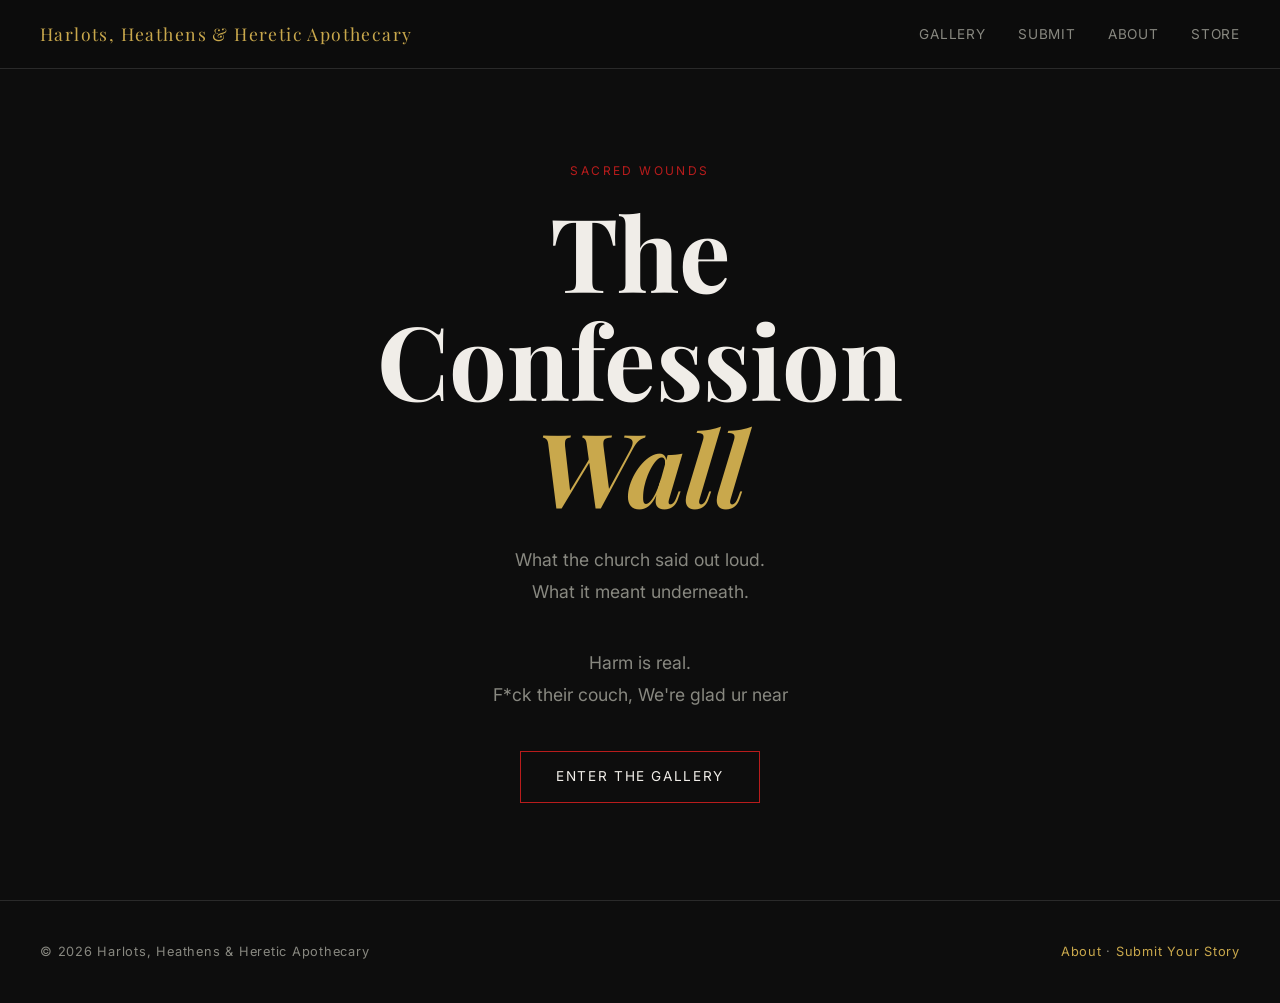
==== commit f5604f9d: "Update index.html" ====
--- a/index.html
+++ b/index.html
@@ -26,6 +26,7 @@
       <p class="eyebrow">Sacred Wounds</p>
       <h1>The Confession <em>Wall</em></h1>
       <p class="hero-sub">What the church said out loud.<br>What it meant underneath.</p>
+                  <p class="hero-sub" style="margin-top: 1.5rem;">Harm is real.<br>F*ck their couch, We're glad ur near</p>
       <a href="gallery.html" class="cta-btn">Enter the Gallery</a>
     </div>
   </section>
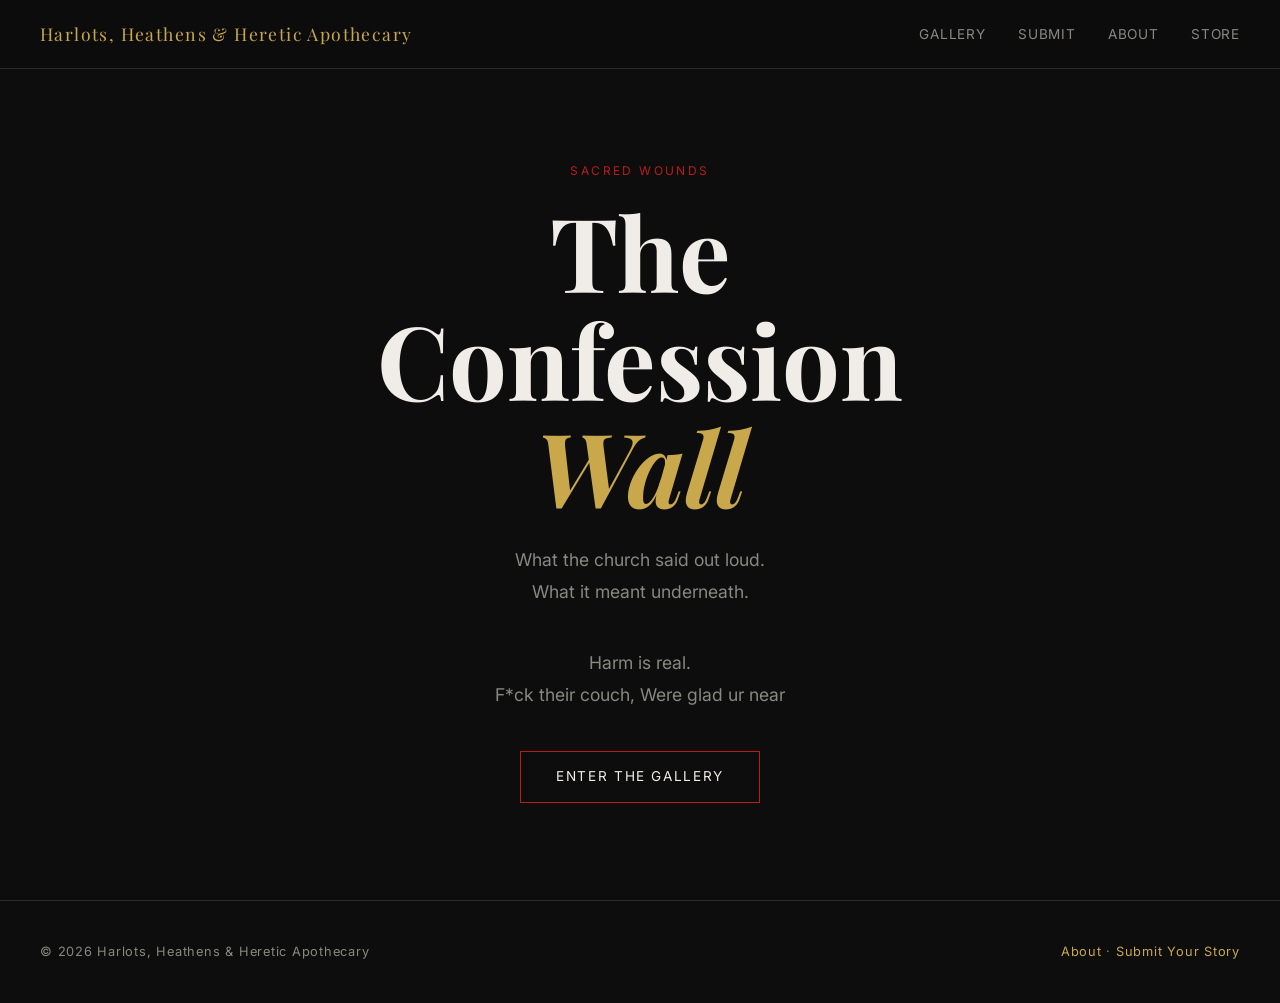
==== commit 56568a59: "Update index.html" ====
--- a/index.html
+++ b/index.html
@@ -26,8 +26,7 @@
       <p class="eyebrow">Sacred Wounds</p>
       <h1>The Confession <em>Wall</em></h1>
       <p class="hero-sub">What the church said out loud.<br>What it meant underneath.</p>
-                  <p class="hero-sub" style="margin-top: 1.5rem;">Harm is real.<br>F*ck their couch, We're glad ur near</p>
-      <a href="gallery.html" class="cta-btn">Enter the Gallery</a>
+            <p class="hero-sub" style="margin-top: 1.5rem;">Harm is real.<br>F*ck their couch, Were glad ur near</p>      <a href="gallery.html" class="cta-btn">Enter the Gallery</a>
     </div>
   </section>
 
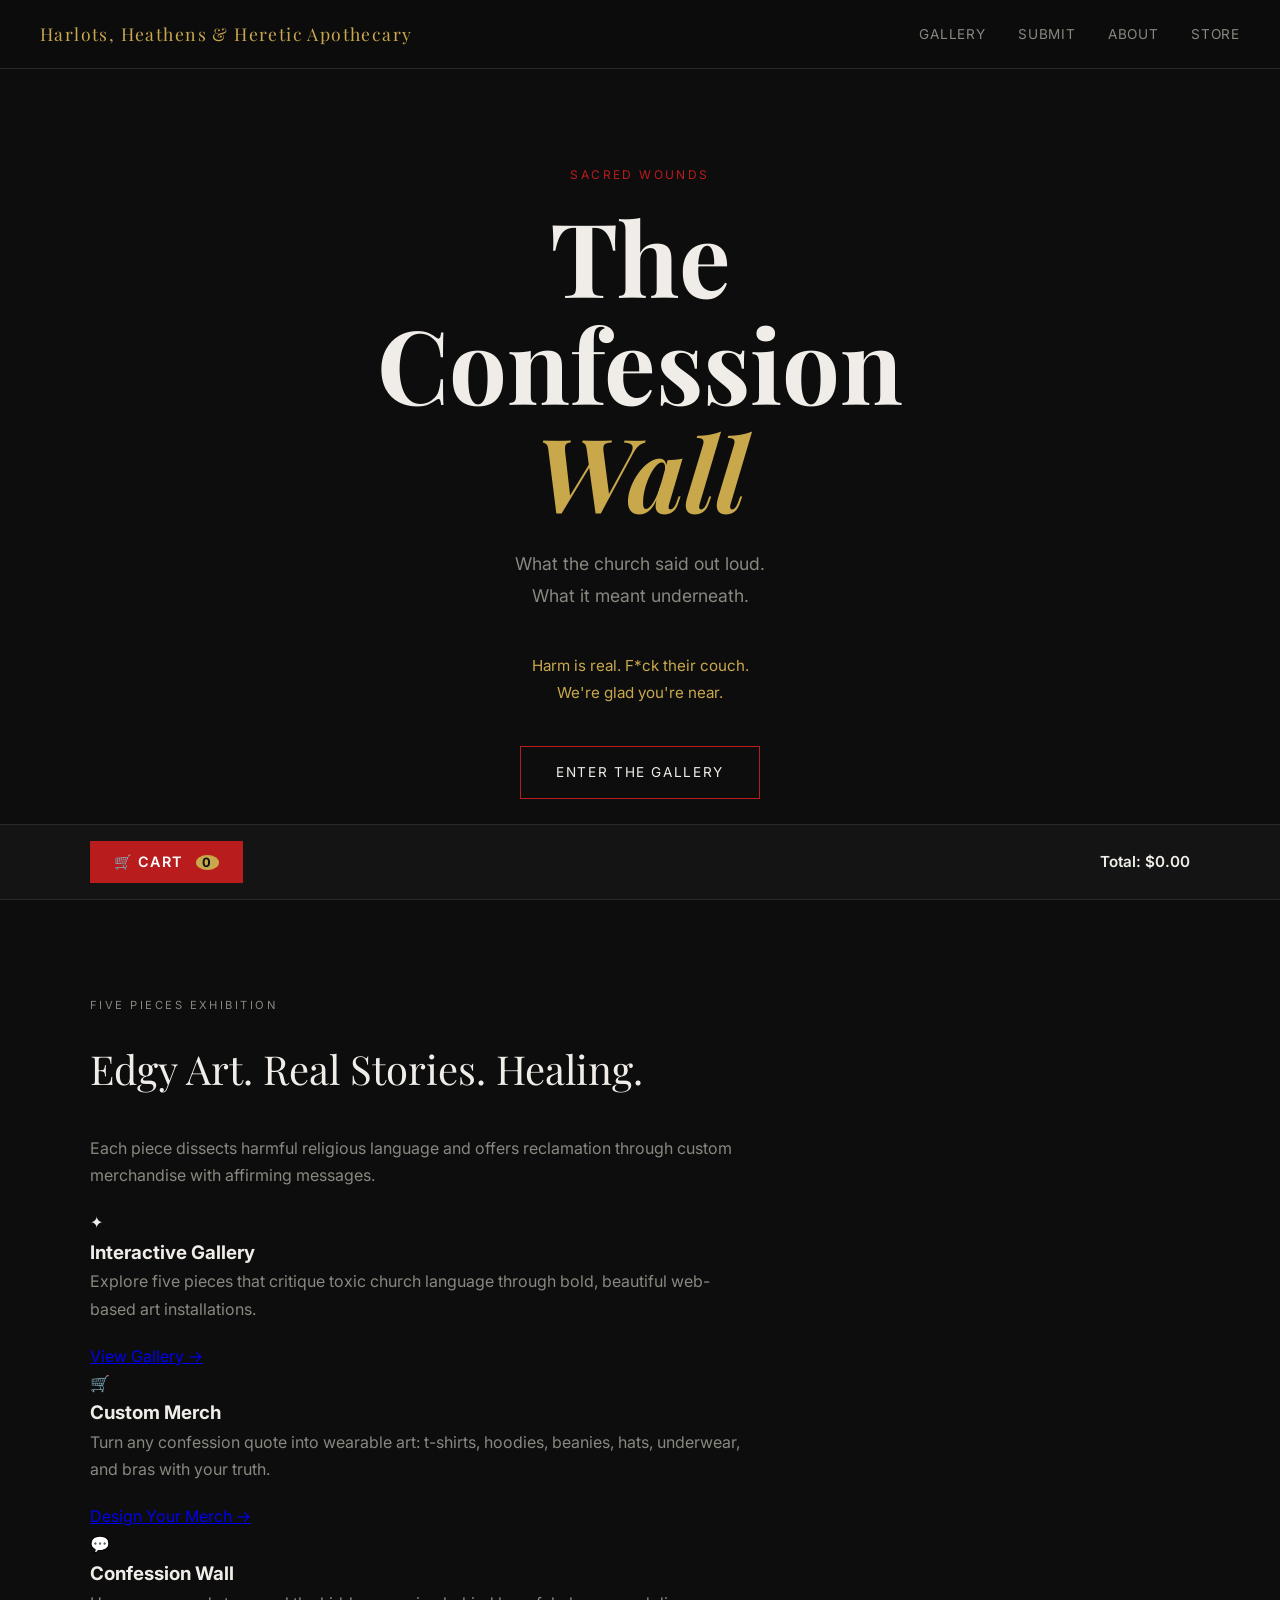
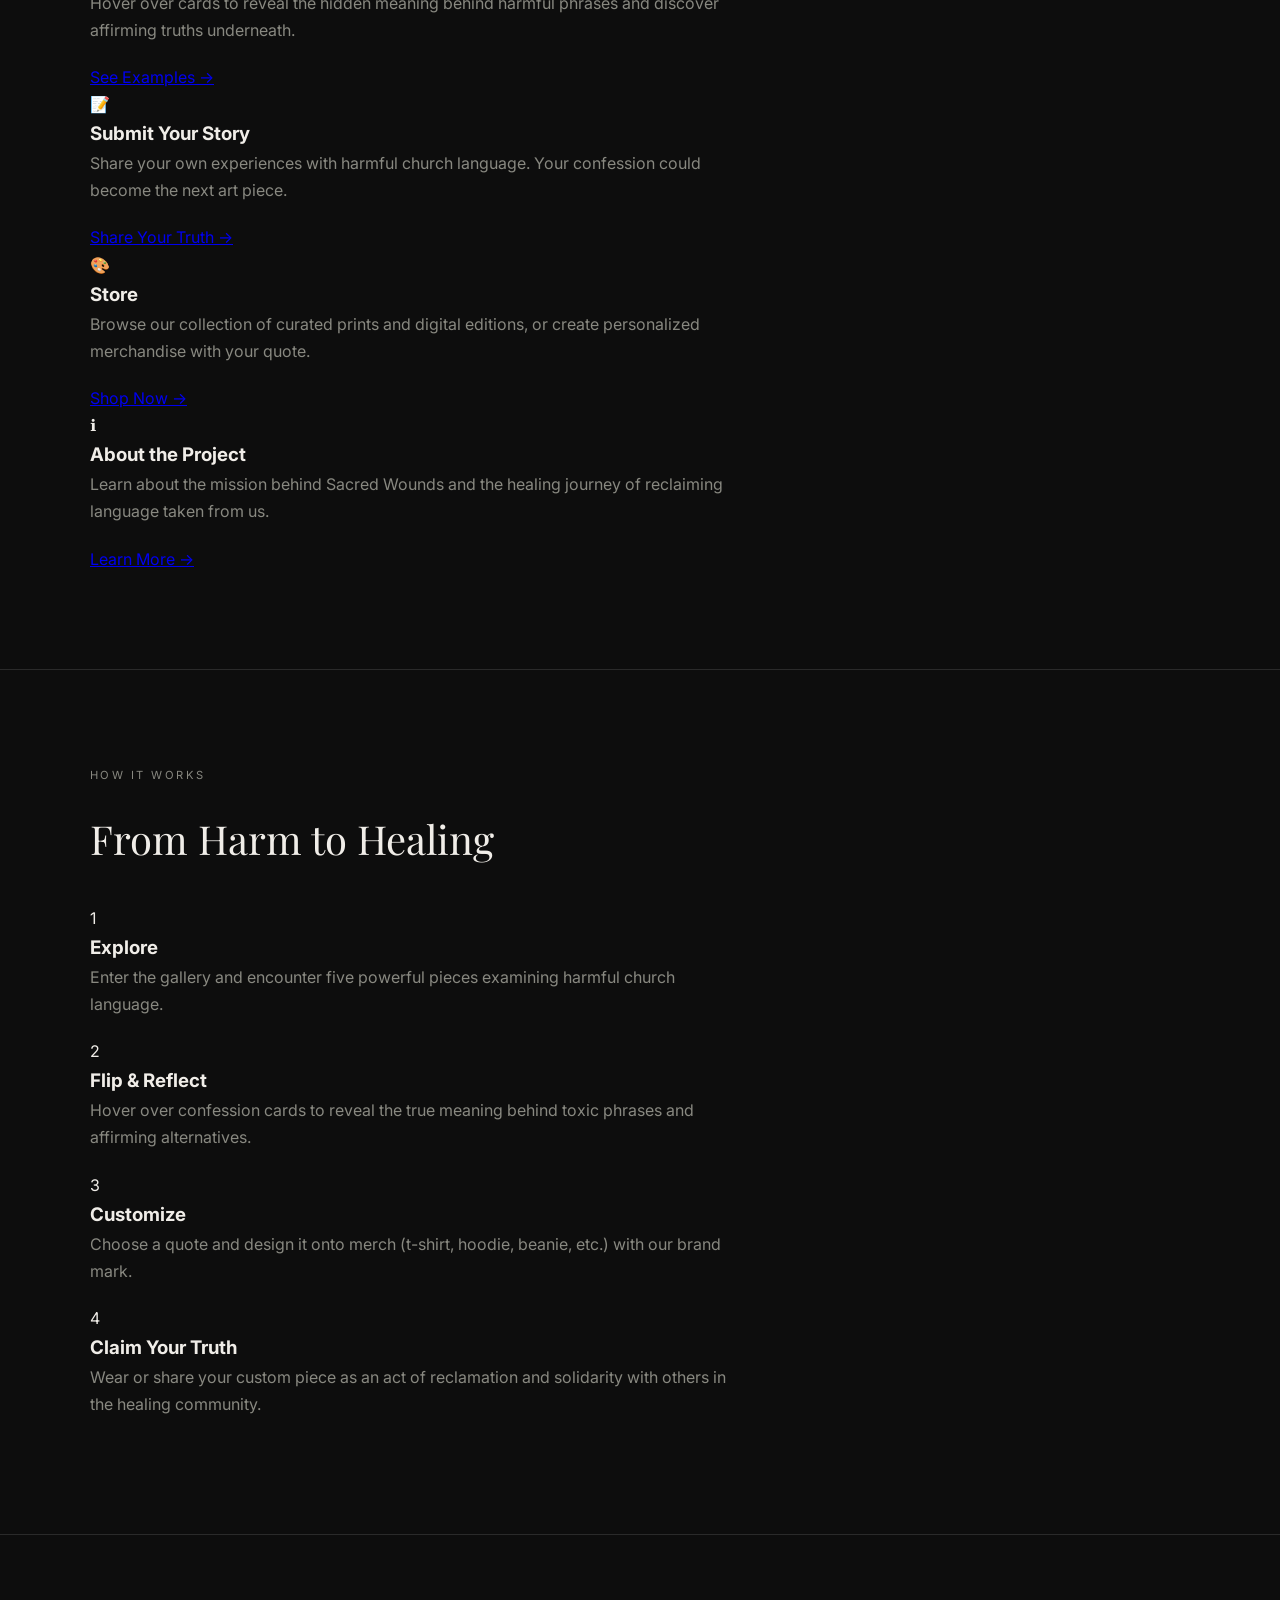
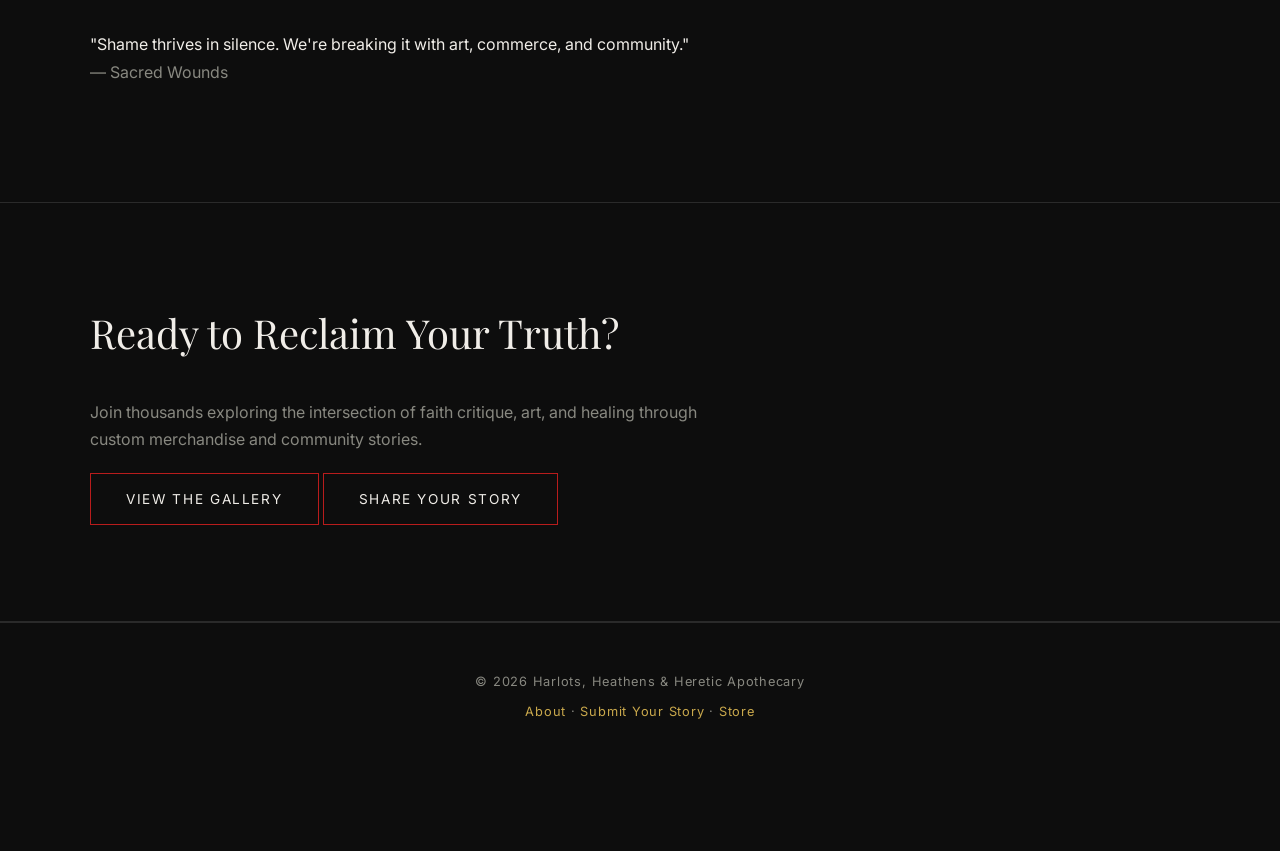
==== commit 34103019: "Add mockups, features preview, and comprehensive navigation mapping" ====
--- a/index.html
+++ b/index.html
@@ -26,14 +26,218 @@
       <p class="eyebrow">Sacred Wounds</p>
       <h1>The Confession <em>Wall</em></h1>
       <p class="hero-sub">What the church said out loud.<br>What it meant underneath.</p>
-            <p class="hero-sub" style="margin-top: 1.5rem;">Harm is real.<br>F*ck their couch, Were glad ur near</p>      <a href="gallery.html" class="cta-btn">Enter the Gallery</a>
-    </div>
-  </section>
+      <p class="hero-sub" style="margin-top: 1.5rem; font-size: 0.95rem; color: var(--gold);">Harm is real. F*ck their couch.<br>We're glad you're near.</p>      
+      <a href="gallery.html" class="cta-btn">Enter the Gallery</a>
+    </div>
+  </section>
+
+  <!-- Section: Featured Pieces Preview -->
+  <section class="section">
+    <div class="section-inner">
+      <p class="label">Five Pieces Exhibition</p>
+      <h2>Edgy Art. Real Stories. Healing.</h2>
+      <p>Each piece dissects harmful religious language and offers reclamation through custom merchandise with affirming messages.</p>
+      
+      <div class="featured-grid">
+        <div class="feature-card">
+          <div class="feature-icon">✦</div>
+          <h3>Interactive Gallery</h3>
+          <p>Explore five pieces that critique toxic church language through bold, beautiful web-based art installations.</p>
+          <a href="gallery.html" class="feature-link">View Gallery →</a>
+        </div>
+        
+        <div class="feature-card">
+          <div class="feature-icon">🛒</div>
+          <h3>Custom Merch</h3>
+          <p>Turn any confession quote into wearable art: t-shirts, hoodies, beanies, hats, underwear, and bras with your truth.</p>
+          <a href="gallery.html" class="feature-link">Design Your Merch →</a>
+        </div>
+        
+        <div class="feature-card">
+          <div class="feature-icon">💬</div>
+          <h3>Confession Wall</h3>
+          <p>Hover over cards to reveal the hidden meaning behind harmful phrases and discover affirming truths underneath.</p>
+          <a href="gallery.html" class="feature-link">See Examples →</a>
+        </div>
+        
+        <div class="feature-card">
+          <div class="feature-icon">📝</div>
+          <h3>Submit Your Story</h3>
+          <p>Share your own experiences with harmful church language. Your confession could become the next art piece.</p>
+          <a href="submit.html" class="feature-link">Share Your Truth →</a>
+        </div>
+        
+        <div class="feature-card">
+          <div class="feature-icon">🎨</div>
+          <h3>Store</h3>
+          <p>Browse our collection of curated prints and digital editions, or create personalized merchandise with your quote.</p>
+          <a href="store.html" class="feature-link">Shop Now →</a>
+        </div>
+        
+        <div class="feature-card">
+          <div class="feature-icon">ℹ️</div>
+          <h3>About the Project</h3>
+          <p>Learn about the mission behind Sacred Wounds and the healing journey of reclaiming language taken from us.</p>
+          <a href="about.html" class="feature-link">Learn More →</a>
+        </div>
+      </div>
+    </div>
+  </section>
+
+  <!-- Section: How It Works -->
+  <section class="section">
+    <div class="section-inner">
+      <p class="label">How It Works</p>
+      <h2>From Harm to Healing</h2>
+      
+      <div class="steps-grid">
+        <div class="step">
+          <div class="step-number">1</div>
+          <h3>Explore</h3>
+          <p>Enter the gallery and encounter five powerful pieces examining harmful church language.</p>
+        </div>
+        
+        <div class="step">
+          <div class="step-number">2</div>
+          <h3>Flip & Reflect</h3>
+          <p>Hover over confession cards to reveal the true meaning behind toxic phrases and affirming alternatives.</p>
+        </div>
+        
+        <div class="step">
+          <div class="step-number">3</div>
+          <h3>Customize</h3>
+          <p>Choose a quote and design it onto merch (t-shirt, hoodie, beanie, etc.) with our brand mark.</p>
+        </div>
+        
+        <div class="step">
+          <div class="step-number">4</div>
+          <h3>Claim Your Truth</h3>
+          <p>Wear or share your custom piece as an act of reclamation and solidarity with others in the healing community.</p>
+        </div>
+      </div>
+    </div>
+  </section>
+
+  <!-- Section: Featured Quote -->
+  <section class="section featured-quote-section">
+    <div class="section-inner">
+      <blockquote class="featured-quote">
+        "Shame thrives in silence. We're breaking it with art, commerce, and community."
+      </blockquote>
+      <p class="quote-attribution">— Sacred Wounds</p>
+    </div>
+  </section>
+
+  <!-- Section: Call to Action -->
+  <section class="section cta-section">
+    <div class="section-inner">
+      <h2>Ready to Reclaim Your Truth?</h2>
+      <p>Join thousands exploring the intersection of faith critique, art, and healing through custom merchandise and community stories.</p>
+      
+      <div class="cta-buttons">
+        <a href="gallery.html" class="cta-btn">View the Gallery</a>
+        <a href="submit.html" class="cta-btn cta-btn-secondary">Share Your Story</a>
+      </div>
+    </div>
+  </section>
+
+  <!-- Navigation Map (Hidden, for reference) -->
+  <div style="display: none; font-size: 12px; background: var(--bg3); padding: 2rem; margin: 2rem; border: 1px solid var(--border);">
+    <h3 style="color: var(--gold); margin-bottom: 1rem;">NAVIGATION MAP</h3>
+    <pre style="color: var(--muted); font-family: monospace;">
+INDEX.html (You are here)
+├─ Navigation Bar
+│  ├─ Logo (links to index.html)
+│  ├─ Gallery → gallery.html
+│  ├─ Submit → submit.html
+│  ├─ About → about.html
+│  └─ Store → store.html
+├─ Hero Section
+│  └─ "Enter the Gallery" button → gallery.html
+├─ Featured Pieces Preview
+│  ├─ "View Gallery" → gallery.html
+│  ├─ "Design Your Merch" → gallery.html
+│  ├─ "See Examples" → gallery.html
+│  ├─ "Share Your Truth" → submit.html
+│  ├─ "Shop Now" → store.html
+│  └─ "Learn More" → about.html
+├─ How It Works (Info section)
+├─ Featured Quote (Inspirational)
+├─ Call to Action
+│  ├─ "View the Gallery" → gallery.html
+│  └─ "Share Your Story" → submit.html
+└─ Cart Bar (Bottom - visible on all pages)
+   └─ "Cart" button opens shopping modal
+
+GALLERY.html
+├─ Navigation (same as index)
+├─ Hero: "Five Pieces"
+├─ Section: Pieces Grid
+│  ├─ 5 pieces with images
+│  └─ "Make Merch" buttons → customizeConfession()
+├─ Section: Confession Wall (Flip Cards)
+│  ├─ 8 flip cards (hover to reveal)
+│  └─ Category filters (all, abuse, shame, exclusion, doubt, money)
+├─ Cart Bar (persistent)
+└─ Footer
+
+STORE.html
+├─ Navigation
+├─ Store Products Grid
+│  ├─ 5 pre-made prints/digital
+│  └─ "View Details" → product modal
+├─ Product Modal
+│  ├─ Image, description, price
+│  └─ "Add to Cart" button
+├─ Cart Bar
+└─ Footer
+
+SUBMIT.html
+├─ Navigation
+├─ Form to submit confession
+│  ├─ Text input: harmful quote
+│  ├─ Text input: real meaning
+│  ├─ Text input: affirmation
+│  ├─ Category selector
+│  └─ "Submit" button
+├─ Cart Bar
+└─ Footer
+
+ABOUT.html
+├─ Navigation
+├─ Mission statement
+├─ Artist bio/context
+├─ Contact info
+├─ Cart Bar
+└─ Footer
+
+CART MODAL (accessible from any page via persistent cart bar)
+├─ Items in cart with quantity controls
+├─ Total price
+└─ "Checkout" button → Stripe payment
+
+CHECKOUT (Stripe)
+├─ Login required
+├─ Stripe payment form
+├─ Shipping details
+└─ Order confirmation
+
+CUSTOMIZE MODAL (accessed from gallery pieces or confessions)
+├─ Quote display
+├─ Merchandise type selector (tshirt, hoodie, hat, beanie, underwear, bra)
+├─ Size selector
+├─ Color selector
+├─ Quantity selector
+└─ "Add to Cart" button
+    </pre>
+  </div>
 
   <!-- Footer -->
-  <footer class="footer">
+  <footer>
     <p>&copy; 2026 Harlots, Heathens & Heretic Apothecary</p>
-    <p><a href="about.html">About</a> &middot; <a href="submit.html">Submit Your Story</a></p>
+    <p><a href="about.html">About</a> &middot; <a href="submit.html">Submit Your Story</a> &middot; <a href="store.html">Store</a></p>
   </footer>
+
+  <script src="script.js"></script>
 </body>
 </html>
--- a/style.css
+++ b/style.css
@@ -33,6 +33,7 @@
   font-size: 16px;
   line-height: 1.7;
   overflow-x: hidden;
+  padding-bottom: 80px; /* Space for persistent cart */
 }
 
 /* ── NAVIGATION ── */
@@ -79,6 +80,69 @@
   color: var(--text);
 }
 
+/* ── PERSISTENT CART BAR ── */
+.cart-bar {
+  position: fixed;
+  bottom: 0;
+  left: 0;
+  right: 0;
+  z-index: 99;
+  background: var(--bg2);
+  border-top: 1px solid var(--border);
+  border-bottom: 1px solid var(--border);
+  padding: 1rem 2.5rem;
+  display: flex;
+  justify-content: space-between;
+  align-items: center;
+}
+
+.cart-bar-content {
+  max-width: 1100px;
+  width: 100%;
+  margin: 0 auto;
+  display: flex;
+  justify-content: space-between;
+  align-items: center;
+  gap: 2rem;
+}
+
+.cart-bar-btn {
+  padding: 0.75rem 1.5rem;
+  background: var(--red);
+  border: none;
+  color: #fff;
+  font-family: var(--fb);
+  font-size: 0.9rem;
+  letter-spacing: 0.08em;
+  text-transform: uppercase;
+  cursor: pointer;
+  transition: all 0.2s;
+  font-weight: 600;
+}
+
+.cart-bar-btn:hover {
+  opacity: 0.85;
+}
+
+#cart-count-bar {
+  display: inline-block;
+  min-width: 20px;
+  text-align: center;
+  background: var(--gold);
+  color: var(--bg);
+  border-radius: 50%;
+  padding: 0 0.4rem;
+  font-size: 0.8rem;
+  font-weight: bold;
+  margin-left: 0.5rem;
+}
+
+.cart-total-bar {
+  font-size: 0.95rem;
+  color: var(--text);
+  font-weight: 600;
+}
+
 /* ── HERO SECTIONS ── */
 .hero {
   min-height: 100vh;
@@ -176,8 +240,8 @@
 /* ── GALLERY GRID ── */
 .pieces-grid {
   display: grid;
-  grid-template-columns: repeat(auto-fill, minmax(320px, 1fr));
-  gap: 3rem;
+  grid-template-columns: repeat(auto-fill, minmax(280px, 1fr));
+  gap: 2.5rem;
   margin-top: 3rem;
 }
 
@@ -186,22 +250,31 @@
   border: 1px solid var(--border);
   overflow: hidden;
   transition: transform 0.3s, border-color 0.3s;
+  cursor: pointer;
 }
 
 .piece-card:hover {
-  transform: translateY(-5px);
+  transform: translateY(-8px);
   border-color: var(--gold);
 }
 
 .piece-img {
   width: 100%;
   aspect-ratio: 3/4;
-  background: var(--bg3);
+  background: linear-gradient(135deg, var(--bg3) 0%, var(--bg) 100%);
   display: flex;
   align-items: center;
   justify-content: center;
-  font-size: 2rem;
-  color: var(--muted);
+  font-size: 3rem;
+  color: var(--muted);
+  position: relative;
+  overflow: hidden;
+}
+
+.piece-img::before {
+  content: '✦';
+  position: absolute;
+  opacity: 0.3;
 }
 
 .piece-img img {
@@ -211,7 +284,7 @@
 }
 
 .piece-info {
-  padding: 1.5rem;
+  padding: 1.75rem;
 }
 
 .piece-label {
@@ -219,6 +292,7 @@
   letter-spacing: 0.15em;
   text-transform: uppercase;
   color: var(--gold);
+  margin-bottom: 0.5rem;
 }
 
 .piece-info h3 {
@@ -226,6 +300,7 @@
   font-size: 1.3rem;
   font-weight: 400;
   margin: 0.5rem 0;
+  color: var(--text);
 }
 
 .piece-theme {
@@ -261,77 +336,94 @@
 }
 
 .flip-card {
-  height: 300px;
+  height: 320px;
+  cursor: pointer;
   perspective: 1000px;
-  cursor: pointer;
 }
 
 .flip-card-inner {
   position: relative;
   width: 100%;
   height: 100%;
-  transition: transform 0.6s;
+  transition: transform 0.6s cubic-bezier(0.68, -0.55, 0.265, 1.55);
   transform-style: preserve-3d;
 }
 
-.flip-card:hover .flip-card-inner {
+.flip-card:hover .flip-card-inner,
+.flip-card-inner.flipped {
   transform: rotateY(180deg);
 }
 
-.flip-front,
-.flip-back {
+.flip-card-front,
+.flip-card-back {
   position: absolute;
   width: 100%;
   height: 100%;
   backface-visibility: hidden;
-  padding: 2rem;
+  -webkit-backface-visibility: hidden;
   display: flex;
   flex-direction: column;
   justify-content: center;
-}
-
-.flip-front {
+  align-items: center;
+  padding: 2rem;
+  border: 1px solid var(--border);
+  text-align: center;
+}
+
+.flip-card-front {
   background: var(--bg2);
-  border: 1px solid var(--border);
   border-left: 3px solid var(--gold);
-}
-
-.flip-back {
+  color: var(--text);
+}
+
+.flip-card-back {
   background: var(--bg3);
-  border: 1px solid var(--border);
   border-left: 3px solid var(--red);
+  color: var(--text);
   transform: rotateY(180deg);
 }
 
 .card-quote {
   font-family: var(--fh);
-  font-size: 1.1rem;
+  font-size: 1.15rem;
   font-style: italic;
-  line-height: 1.5;
-  color: var(--text);
-}
-
-.card-back-label {
-  font-size: 0.65rem;
-  letter-spacing: 0.15em;
-  text-transform: uppercase;
-  color: var(--red);
-  margin-bottom: 0.75rem;
-}
-
-.card-back-text {
+  line-height: 1.6;
+  color: var(--text);
+  text-align: center;
+  margin: 0;
+}
+
+.card-meaning {
   font-size: 0.95rem;
   color: var(--text);
   line-height: 1.6;
-  margin-bottom: 1.5rem;
+  margin: 0 0 1.25rem 0;
+  text-align: center;
 }
 
 .card-needed {
-  font-size: 0.85rem;
+  font-size: 0.8rem;
   color: var(--muted);
   line-height: 1.5;
   border-top: 1px solid var(--border);
   padding-top: 1rem;
+  width: 100%;
+}
+
+.needed-label {
+  display: block;
+  font-size: 0.65rem;
+  letter-spacing: 0.15em;
+  text-transform: uppercase;
+  color: var(--gold);
+  margin-bottom: 0.5rem;
+}
+
+.card-needed p {
+  margin: 0;
+  color: var(--text);
+  font-style: italic;
+  font-size: 0.85rem;
 }
 
 /* ── STORE ── */
@@ -355,26 +447,21 @@
   border-color: var(--gold);
 }
 
-.store-card-img {
+.store-card-image {
   width: 100%;
   aspect-ratio: 4/5;
   background: var(--bg3);
   display: flex;
   align-items: center;
   justify-content: center;
-}
-
-.store-card-img img {
-  width: 100%;
-  height: 100%;
   object-fit: cover;
 }
 
-.store-card-body {
+.store-card-content {
   padding: 1.25rem;
 }
 
-.store-card-type {
+.store-card-category {
   font-size: 0.65rem;
   letter-spacing: 0.18em;
   text-transform: uppercase;
@@ -382,7 +469,7 @@
   margin-bottom: 0.4rem;
 }
 
-.store-card-title {
+.store-card h3 {
   font-family: var(--fh);
   font-size: 1rem;
   font-weight: 400;
@@ -393,6 +480,13 @@
   font-size: 0.9rem;
   color: var(--text);
   font-weight: 500;
+  margin-bottom: 0.5rem;
+}
+
+.store-card-description {
+  font-size: 0.85rem;
+  color: var(--muted);
+  margin-bottom: 1rem;
 }
 
 /* ── FORMS ── */
@@ -407,13 +501,15 @@
   font-size: 0.8rem;
   letter-spacing: 0.08em;
   text-transform: uppercase;
-  color: var(--muted);
+  color: var(--gold);
+  font-weight: 600;
 }
 
 .form-group textarea,
 .form-group select,
 .form-group input[type="text"],
-.form-group input[type="email"] {
+.form-group input[type="email"],
+.form-group input[type="number"] {
   background: var(--bg2);
   border: 1px solid var(--border);
   color: var(--text);
@@ -447,6 +543,7 @@
   text-transform: uppercase;
   cursor: pointer;
   transition: opacity 0.2s;
+  font-weight: 600;
 }
 
 .btn-primary:hover {
@@ -471,28 +568,45 @@
   border-color: var(--gold);
 }
 
+.btn-remove {
+  padding: 0.5rem 1rem;
+  background: transparent;
+  border: 1px solid var(--red);
+  color: var(--red);
+  font-size: 0.75rem;
+  letter-spacing: 0.08em;
+  text-transform: uppercase;
+  cursor: pointer;
+  transition: all 0.2s;
+}
+
+.btn-remove:hover {
+  background: var(--red);
+  color: #fff;
+}
+
 /* ── FOOTER ── */
-.footer {
+footer {
   padding: 2.5rem 2.5rem;
-  display: flex;
-  justify-content: space-between;
-  align-items: center;
+  text-align: center;
   border-top: 1px solid var(--border);
   color: var(--muted);
   font-size: 0.8rem;
   letter-spacing: 0.06em;
-  flex-wrap: wrap;
-  gap: 1rem;
-}
-
-.footer a {
+}
+
+footer a {
   color: var(--gold);
   text-decoration: none;
   transition: opacity 0.2s;
 }
 
-.footer a:hover {
+footer a:hover {
   opacity: 0.75;
+}
+
+footer p {
+  margin: 0.5rem 0;
 }
 
 /* ── CART ICON ── */
@@ -511,7 +625,7 @@
   transform: scale(1.1);
 }
 
-.cart-badge {
+.cart-count {
   position: absolute;
   top: 0;
   right: 0;
@@ -529,11 +643,12 @@
   position: fixed;
   inset: 0;
   z-index: 200;
-  background: rgba(0, 0, 0, 0.85);
+  background: rgba(0, 0, 0, 0.90);
   backdrop-filter: blur(8px);
   align-items: center;
   justify-content: center;
   padding: 2rem;
+  overflow-y: auto;
 }
 
 .modal.open {
@@ -545,30 +660,87 @@
   border: 1px solid var(--border);
   max-width: 600px;
   width: 100%;
-  max-height: 90vh;
+  max-height: 85vh;
   overflow-y: auto;
   position: relative;
-  padding: 2rem;
+  padding: 2.5rem;
+}
+
+.modal-body {
+  display: flex;
+  flex-direction: column;
+  align-items: center;
+  gap: 1rem;
 }
 
 .modal-close {
   position: absolute;
-  top: 1rem;
-  right: 1rem;
+  top: 1.5rem;
+  right: 1.5rem;
   background: none;
   border: none;
-  font-size: 2rem;
+  font-size: 2.5rem;
   color: var(--text);
   cursor: pointer;
   line-height: 1;
+  transition: color 0.2s;
 }
 
 .modal-close:hover {
   color: var(--red);
 }
 
+.modal-content h2 {
+  font-family: var(--fh);
+  font-size: 1.8rem;
+  margin-bottom: 1.5rem;
+  text-align: center;
+}
+
+.cart-item {
+  display: flex;
+  gap: 1rem;
+  padding: 1rem;
+  border-bottom: 1px solid var(--border);
+  align-items: flex-start;
+  width: 100%;
+}
+
+.cart-item img {
+  width: 60px;
+  height: 60px;
+  object-fit: cover;
+  border: 1px solid var(--border);
+}
+
+.cart-item-details {
+  flex: 1;
+}
+
+.cart-item-details h4 {
+  font-size: 0.9rem;
+  margin-bottom: 0.25rem;
+  font-family: var(--fh);
+}
+
+.cart-item-details p {
+  font-size: 0.8rem;
+  color: var(--muted);
+  margin: 0.25rem 0;
+}
+
+.cart-item-price {
+  font-weight: 600 !important;
+  color: var(--gold) !important;
+  font-size: 0.95rem !important;
+}
+
 /* ── RESPONSIVE ── */
 @media (max-width: 768px) {
+  body {
+    padding-bottom: 100px;
+  }
+
   .nav {
     padding: 1rem 1.25rem;
   }
@@ -584,6 +756,19 @@
   .hero,
   .section {
     padding: 5rem 1.25rem;
+  }
+
+  .cart-bar {
+    padding: 0.75rem 1.25rem;
+  }
+
+  .cart-bar-content {
+    flex-direction: column;
+    gap: 0.75rem;
+  }
+
+  .cart-total-bar {
+    font-size: 0.85rem;
   }
   
   .pieces-grid,
@@ -592,4 +777,44 @@
     grid-template-columns: 1fr;
     gap: 1.5rem;
   }
-}
+
+  .modal-content {
+    max-width: 95vw;
+    padding: 1.5rem;
+  }
+
+  .modal-close {
+    top: 1rem;
+    right: 1rem;
+    font-size: 2rem;
+  }
+
+  .flip-card {
+    height: 280px;
+  }
+
+  .card-quote {
+    font-size: 1rem;
+  }
+
+  .card-meaning {
+    font-size: 0.85rem;
+  }
+}
+
+@media (max-width: 480px) {
+  .cart-bar-btn {
+    padding: 0.6rem 1rem;
+    font-size: 0.8rem;
+  }
+
+  .flip-card-front,
+  .flip-card-back {
+    padding: 1.5rem;
+  }
+
+  .piece-info,
+  .store-card-content {
+    padding: 1rem;
+  }
+}
